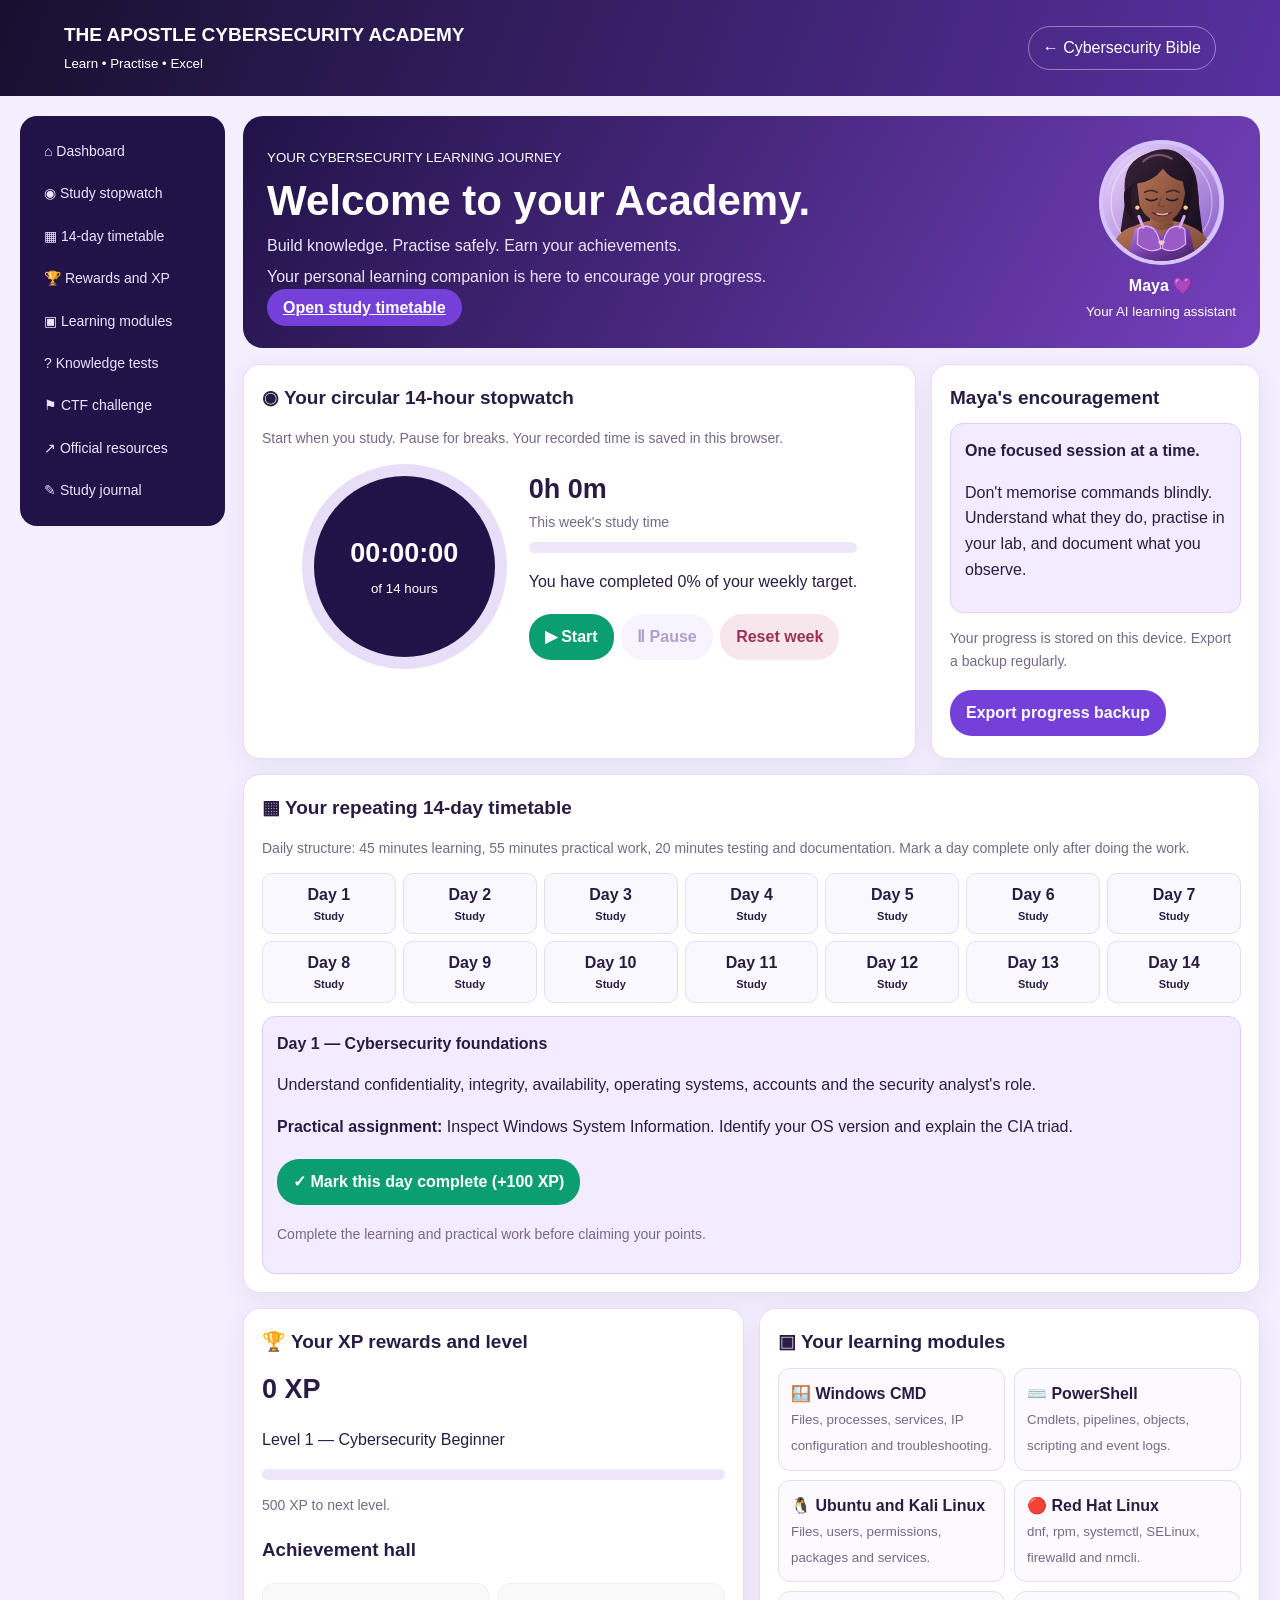
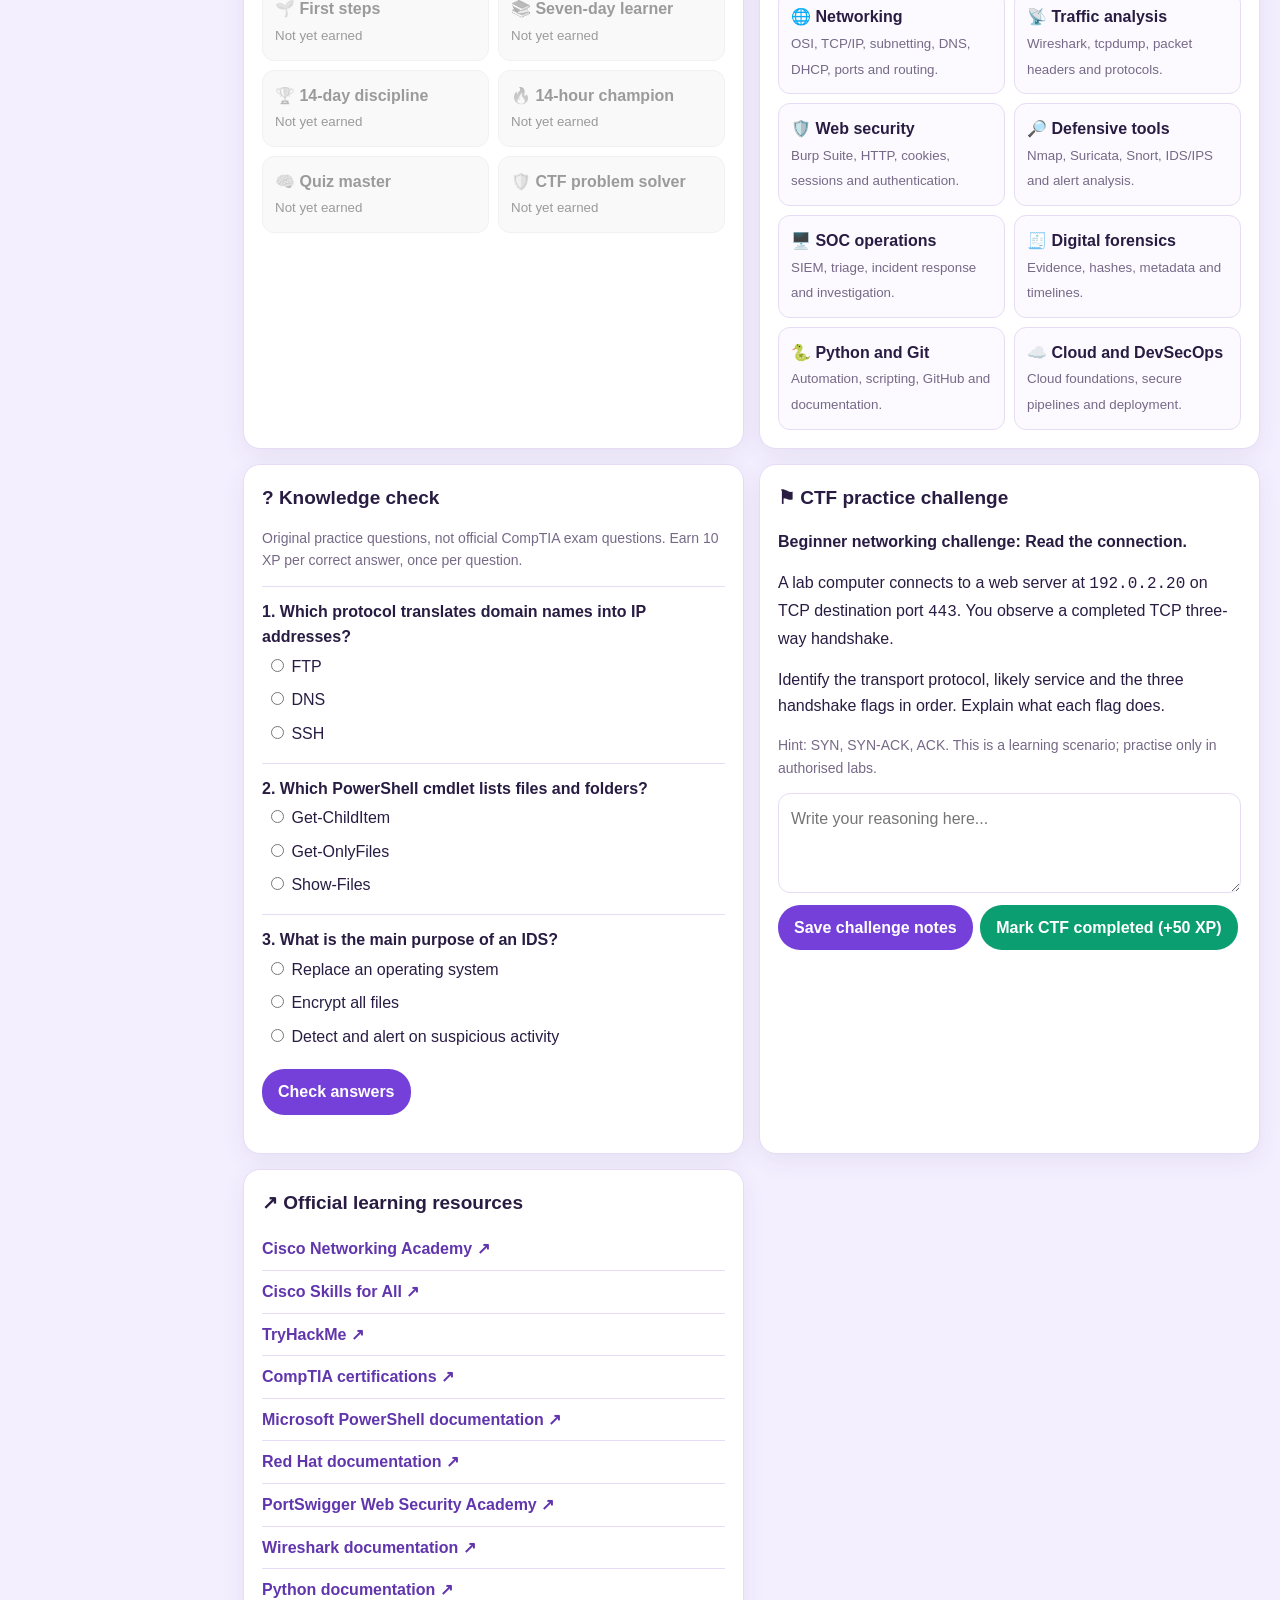
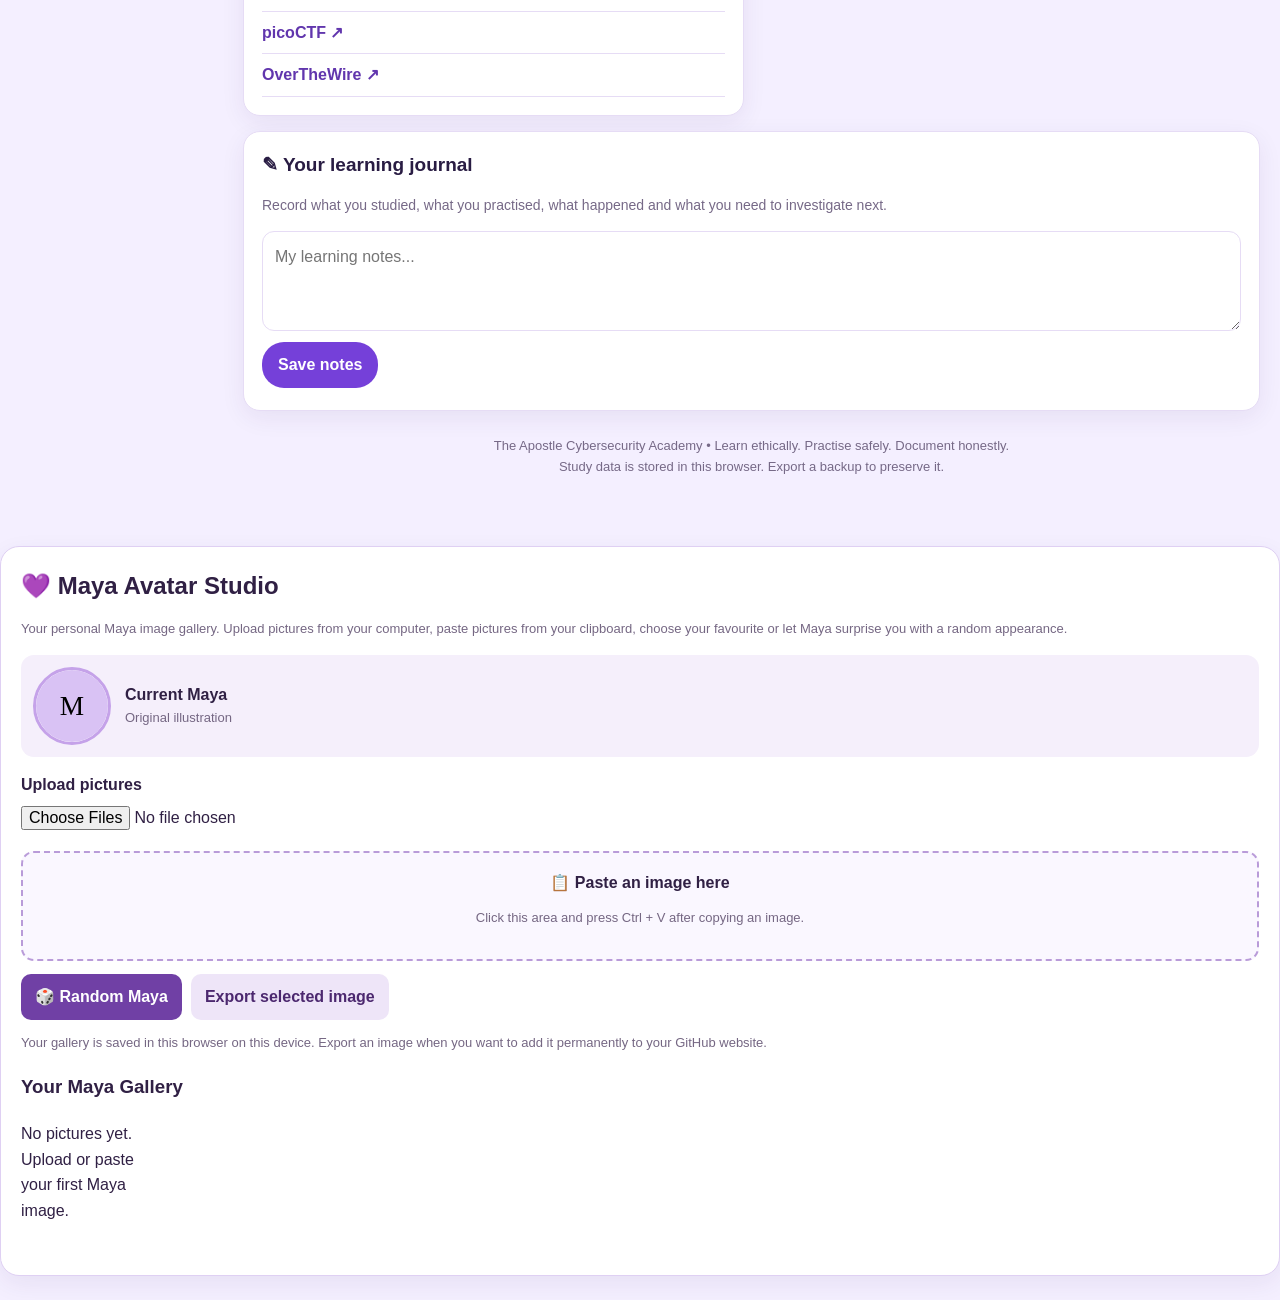
==== academy.html @ 0e605892 "Publish Cybersecurity Academy and Maya Avatar Studio" ====
<!doctype html>
<html lang="en">
<head>
<meta charset="utf-8">
<meta name="viewport" content="width=device-width,initial-scale=1">
<meta name="theme-color" content="#211348">
<title>The Apostle Cybersecurity Academy</title>
<style>
:root{--bg:#f4efff;--panel:#fff;--ink:#291c43;--muted:#766987;--purple:#7540d9;--line:#e6dcf5;--green:#0b9e70}
*{box-sizing:border-box}
body{margin:0;background:var(--bg);color:var(--ink);font:16px/1.6 "Segoe UI",Arial,sans-serif}
button,input,textarea{font:inherit}
button{cursor:pointer}
header{background:linear-gradient(110deg,#17102f,#5830a0);color:white;padding:20px 5%;display:flex;justify-content:space-between;align-items:center;gap:15px;flex-wrap:wrap}
header strong{font-size:19px}
header a{color:white;text-decoration:none;border:1px solid #ffffff66;padding:8px 14px;border-radius:22px}
.layout{max-width:1400px;margin:auto;padding:20px;display:grid;grid-template-columns:205px 1fr;gap:18px}
nav{background:#211348;color:white;padding:14px;border-radius:17px;height:max-content;position:sticky;top:12px}
nav a{display:block;color:#eee4ff;text-decoration:none;padding:10px;border-radius:9px;font-size:14px}
nav a:hover{background:#7540d9}
main{min-width:0}
.hero{background:linear-gradient(120deg,#211348,#7540bd);color:white;border-radius:20px;padding:24px;display:flex;align-items:center;justify-content:space-between;gap:20px;flex-wrap:wrap}
.hero h1{font-size:clamp(27px,4vw,42px);line-height:1.15;margin:8px 0}
.hero p{color:#eee4ff;margin:5px 0}
.avatar{text-align:center}
.avatar svg{width:125px;height:125px;border-radius:50%;border:4px solid #d7c4ff;background:#cdb5ff}
.avatar strong{display:block}
.grid{display:grid;grid-template-columns:repeat(12,minmax(0,1fr));gap:15px;margin-top:16px}
.card{background:white;border:1px solid var(--line);border-radius:17px;padding:18px;box-shadow:0 7px 24px #39206412;min-width:0}
.card h2{font-size:19px;margin:0 0 10px}
.w12{grid-column:span 12}.w8{grid-column:span 8}.w7{grid-column:span 7}.w6{grid-column:span 6}.w5{grid-column:span 5}.w4{grid-column:span 4}
.muted{color:var(--muted);font-size:14px}
.btn{border:0;border-radius:22px;padding:10px 16px;background:var(--purple);color:white;font-weight:700;margin:4px 3px 4px 0}
.btn:disabled{opacity:.45;cursor:not-allowed}
.btn.secondary{background:#eee6ff;color:#4d2a91}
.btn.green{background:var(--green)}
.btn.red{background:#f8e6ed;color:#9c3158}
.ring{width:205px;height:205px;border-radius:50%;background:conic-gradient(var(--green) var(--progress,0%),#e8def8 0);display:grid;place-items:center;position:relative;flex-shrink:0}
.ring:before{content:"";position:absolute;inset:12px;background:#211348;border-radius:50%}
.ring div{position:relative;color:white;text-align:center}
.time{font-size:27px;font-weight:900;font-variant-numeric:tabular-nums}
.timer{display:flex;align-items:center;justify-content:center;gap:22px;flex-wrap:wrap}
.stat{font-size:27px;font-weight:900}
.bar{height:11px;background:#eee6fa;border-radius:20px;overflow:hidden;margin:8px 0}
.bar span{display:block;height:100%;width:0;background:linear-gradient(90deg,#7540d9,#0bba87)}
.days{display:grid;grid-template-columns:repeat(7,1fr);gap:7px}
.day{border:1px solid var(--line);background:#faf8ff;border-radius:10px;padding:8px 3px;color:var(--ink);font-weight:700}
.day.selected{background:var(--purple);color:white}
.day.done{border:2px solid var(--green)}
.day small{display:block;font-size:11px}
.modules{display:grid;grid-template-columns:repeat(2,minmax(0,1fr));gap:9px}
.module{padding:12px;border:1px solid var(--line);border-radius:12px;background:#fcfaff}
.module strong{display:block}
.module small{color:var(--muted)}
.badges{display:grid;grid-template-columns:repeat(2,minmax(0,1fr));gap:9px}
.badge{padding:12px;border-radius:12px;background:#f5efff;border:1px solid var(--line)}
.badge.locked{opacity:.45;filter:grayscale(1)}
.badge strong{display:block}
.resource a{display:block;padding:8px 0;border-bottom:1px solid var(--line);font-weight:700;text-decoration:none;color:#6136ad}
textarea{width:100%;min-height:100px;padding:12px;border:1px solid var(--line);border-radius:12px}
.question{padding:12px 0;border-top:1px solid var(--line)}
.question label{display:block;padding:4px}
.maya{padding:14px;border-radius:13px;background:#f3ebff;border:1px solid #dfccfa}
footer{text-align:center;padding:25px;color:var(--muted);font-size:13px}
@media(max-width:850px){.layout{grid-template-columns:1fr;padding:12px}nav{position:static;display:flex;overflow-x:auto;gap:3px}nav a{white-space:nowrap}.w8,.w7,.w6,.w5,.w4{grid-column:span 12}.days{grid-template-columns:repeat(4,1fr)}}
@media(max-width:500px){.modules{grid-template-columns:1fr}.ring{width:180px;height:180px}.time{font-size:23px}}
</style>
</head>
<body>
<header>
<div><strong>THE APOSTLE CYBERSECURITY ACADEMY</strong><br><small>Learn • Practise • Excel</small></div>
<a href="index.html">← Cybersecurity Bible</a>
</header>

<div class="layout">
<nav>
<a href="#dashboard">⌂ Dashboard</a>
<a href="#timer">◉ Study stopwatch</a>
<a href="#timetable">▦ 14-day timetable</a>
<a href="#rewards">🏆 Rewards and XP</a>
<a href="#lessons">▣ Learning modules</a>
<a href="#quiz">? Knowledge tests</a>
<a href="#ctf">⚑ CTF challenge</a>
<a href="#resources">↗ Official resources</a>
<a href="#journal">✎ Study journal</a>
</nav>

<main>
<section class="hero" id="dashboard">
<div>
<small>YOUR CYBERSECURITY LEARNING JOURNEY</small>
<h1>Welcome to your Academy.</h1>
<p>Build knowledge. Practise safely. Earn your achievements.</p>
<p>Your personal learning companion is here to encourage your progress.</p>
<a class="btn" href="#timetable">Open study timetable</a>
</div>
<div class="avatar">
<svg viewBox="0 0 160 160" role="img"
aria-label="Maya, mature glamorous illustrated AI mentor"
xmlns="http://www.w3.org/2000/svg">
<defs>
 <linearGradient id="mayaPurpleBg" x2="1" y2="1">
  <stop stop-color="#f1ddff"/>
  <stop offset="1" stop-color="#8556c5"/>
 </linearGradient>
 <linearGradient id="mayaSkinNew" x2="1" y2="1">
  <stop stop-color="#bd795b"/>
  <stop offset="1" stop-color="#70402f"/>
 </linearGradient>
 <linearGradient id="mayaHairNew" x2="1" y2="1">
  <stop stop-color="#392238"/>
  <stop offset="1" stop-color="#130d19"/>
 </linearGradient>
 <linearGradient id="mayaBikini" x2="1" y2="1">
  <stop stop-color="#c18be9"/>
  <stop offset=".5" stop-color="#753ca8"/>
  <stop offset="1" stop-color="#44205f"/>
 </linearGradient>
</defs>

<!-- Background -->
<circle cx="80" cy="80" r="79" fill="url(#mayaPurpleBg)"/>
<circle cx="80" cy="80" r="69" fill="none"
 stroke="#fff" opacity=".45" stroke-width="1.5"/>

<!-- Hair behind body -->
<path d="M31 74Q21 17 75 10Q131 7 130 72L139 143
 Q115 157 43 147L24 119Z" fill="url(#mayaHairNew)"/>

<!-- Curvy shoulders and upper body -->
<path d="M9 160Q13 119 43 112
 Q56 106 65 105L95 105Q107 106 119 112
 Q148 123 152 160Z" fill="url(#mayaSkinNew)"/>

<!-- Neck -->
<path d="M65 87L64 111Q80 124 96 111L95 87Z"
 fill="url(#mayaSkinNew)"/>

<!-- Face -->
<path d="M46 48Q45 22 80 21Q116 23 115 53
 L109 83Q101 105 80 108Q58 104 50 83Z"
 fill="url(#mayaSkinNew)"/>

<!-- Hair framing face -->
<path d="M43 66Q29 25 60 13Q99 -4 120 30
 Q132 52 116 85L109 51
 Q93 49 82 34Q68 52 47 54Z"
 fill="url(#mayaHairNew)"/>
<path d="M44 52Q31 77 47 108Q26 96 29 65Z"
 fill="#211321"/>
<path d="M115 49Q132 76 112 108Q135 96 130 65Z"
 fill="#211321"/>

<!-- Eyes and brows -->
<path d="M57 66Q65 61 74 66M87 66Q96 61 104 66"
 fill="none" stroke="#482a24" stroke-width="2.5"
 stroke-linecap="round"/>
<path d="M59 75Q66 80 74 75M87 75Q95 80 102 75"
 fill="none" stroke="#271720" stroke-width="2.2"
 stroke-linecap="round"/>

<!-- Nose and smile -->
<path d="M80 73L76 84Q80 88 84 84"
 fill="none" stroke="#75402f" stroke-width="1.6"/>
<path d="M68 94Q80 102 93 94"
 fill="none" stroke="#672b38" stroke-width="2.5"
 stroke-linecap="round"/>
<path d="M73 95Q81 98 89 95"
 fill="none" stroke="#e9aaa4" stroke-width="2"/>

<!-- Earrings -->
<circle cx="47" cy="87" r="3" fill="#f4d28c"/>
<circle cx="113" cy="87" r="3" fill="#f4d28c"/>

<!-- Bikini top: tasteful fashion illustration -->
<path d="M43 117Q54 109 66 112
 Q74 115 80 126Q87 115 95 112
 Q108 109 118 117L128 160H32Z"
 fill="url(#mayaBikini)"/>

<!-- Bikini cups -->
<path d="M48 117Q57 108 69 116
 Q77 124 79 143Q63 151 47 137Z"
 fill="#9a5bc6" stroke="#e2baff" stroke-width="1.5"/>
<path d="M112 117Q103 108 91 116
 Q83 124 81 143Q97 151 113 137Z"
 fill="#9a5bc6" stroke="#e2baff" stroke-width="1.5"/>

<!-- Bikini straps -->
<path d="M55 114L49 99M105 114L111 99"
 stroke="#d7a9f5" stroke-width="4" stroke-linecap="round"/>

<!-- Centre detail -->
<path d="M76 135Q80 130 84 135"
 fill="none" stroke="#f2d7ff" stroke-width="2"/>
<circle cx="80" cy="136" r="2.5" fill="#f3d49b"/>

<!-- Soft highlights -->
<path d="M55 24Q72 8 94 20"
 fill="none" stroke="#77516d" stroke-width="3"
 stroke-linecap="round"/>
</svg>
<strong>Maya 💜</strong>
<small>Your AI learning assistant</small>
</div>
</section>

<div class="grid">
<section class="card w8" id="timer">
<h2>◉ Your circular 14-hour stopwatch</h2>
<p class="muted">Start when you study. Pause for breaks. Your recorded time is saved in this browser.</p>
<div class="timer">
<div class="ring" id="ring"><div><span class="time" id="clock">00:00:00</span><br><small>of 14 hours</small></div></div>
<div>
<div class="stat" id="weekly">0h 0m</div>
<div class="muted">This week's study time</div>
<div class="bar"><span id="progress"></span></div>
<p id="timerMessage">Ready when you are.</p>
<button class="btn green" id="start">▶ Start</button>
<button class="btn secondary" id="pause">Ⅱ Pause</button>
<button class="btn red" id="reset">Reset week</button>
</div>
</div>
</section>

<section class="card w4">
<h2>Maya's encouragement</h2>
<div class="maya"><strong>One focused session at a time.</strong><p>Don't memorise commands blindly. Understand what they do, practise in your lab, and document what you observe.</p></div>
<p class="muted">Your progress is stored on this device. Export a backup regularly.</p>
<button class="btn" id="export">Export progress backup</button>
</section>

<section class="card w12" id="timetable">
<h2>▦ Your repeating 14-day timetable</h2>
<p class="muted">Daily structure: 45 minutes learning, 55 minutes practical work, 20 minutes testing and documentation. Mark a day complete only after doing the work.</p>
<div class="days" id="days"></div>
<div class="maya" style="margin-top:13px">
<strong id="dayTitle">Day 1 — Cybersecurity foundations</strong>
<p id="dayDetail"></p>
<p><strong>Practical assignment:</strong> <span id="dayPractice"></span></p>
<button class="btn green" id="completeDay">✓ Mark this day complete (+100 XP)</button>
<p id="dayMessage" class="muted"></p>
</div>
</section>

<section class="card w6" id="rewards">
<h2>🏆 Your XP rewards and level</h2>
<div class="stat" id="xp">0 XP</div>
<p id="level">Level 1 — Cybersecurity Beginner</p>
<div class="bar"><span id="xpBar"></span></div>
<p id="nextLevel" class="muted"></p>
<h3>Achievement hall</h3>
<div class="badges" id="badges"></div>
</section>

<section class="card w6" id="lessons">
<h2>▣ Your learning modules</h2>
<div class="modules">
<div class="module"><strong>🪟 Windows CMD</strong><small>Files, processes, services, IP configuration and troubleshooting.</small></div>
<div class="module"><strong>⌨️ PowerShell</strong><small>Cmdlets, pipelines, objects, scripting and event logs.</small></div>
<div class="module"><strong>🐧 Ubuntu and Kali Linux</strong><small>Files, users, permissions, packages and services.</small></div>
<div class="module"><strong>🔴 Red Hat Linux</strong><small>dnf, rpm, systemctl, SELinux, firewalld and nmcli.</small></div>
<div class="module"><strong>🌐 Networking</strong><small>OSI, TCP/IP, subnetting, DNS, DHCP, ports and routing.</small></div>
<div class="module"><strong>📡 Traffic analysis</strong><small>Wireshark, tcpdump, packet headers and protocols.</small></div>
<div class="module"><strong>🛡️ Web security</strong><small>Burp Suite, HTTP, cookies, sessions and authentication.</small></div>
<div class="module"><strong>🔎 Defensive tools</strong><small>Nmap, Suricata, Snort, IDS/IPS and alert analysis.</small></div>
<div class="module"><strong>🖥️ SOC operations</strong><small>SIEM, triage, incident response and investigation.</small></div>
<div class="module"><strong>🧾 Digital forensics</strong><small>Evidence, hashes, metadata and timelines.</small></div>
<div class="module"><strong>🐍 Python and Git</strong><small>Automation, scripting, GitHub and documentation.</small></div>
<div class="module"><strong>☁️ Cloud and DevSecOps</strong><small>Cloud foundations, secure pipelines and deployment.</small></div>
</div>
</section>

<section class="card w6" id="quiz">
<h2>? Knowledge check</h2>
<p class="muted">Original practice questions, not official CompTIA exam questions. Earn 10 XP per correct answer, once per question.</p>
<div class="question"><strong>1. Which protocol translates domain names into IP addresses?</strong>
<label><input type="radio" name="q1" value="a"> FTP</label>
<label><input type="radio" name="q1" value="b"> DNS</label>
<label><input type="radio" name="q1" value="c"> SSH</label></div>
<div class="question"><strong>2. Which PowerShell cmdlet lists files and folders?</strong>
<label><input type="radio" name="q2" value="a"> Get-ChildItem</label>
<label><input type="radio" name="q2" value="b"> Get-OnlyFiles</label>
<label><input type="radio" name="q2" value="c"> Show-Files</label></div>
<div class="question"><strong>3. What is the main purpose of an IDS?</strong>
<label><input type="radio" name="q3" value="a"> Replace an operating system</label>
<label><input type="radio" name="q3" value="b"> Encrypt all files</label>
<label><input type="radio" name="q3" value="c"> Detect and alert on suspicious activity</label></div>
<button class="btn" id="grade">Check answers</button>
<p id="quizResult" aria-live="polite"></p>
</section>

<section class="card w6" id="ctf">
<h2>⚑ CTF practice challenge</h2>
<p><strong>Beginner networking challenge: Read the connection.</strong></p>
<p>A lab computer connects to a web server at <code>192.0.2.20</code> on TCP destination port <code>443</code>. You observe a completed TCP three-way handshake.</p>
<p>Identify the transport protocol, likely service and the three handshake flags in order. Explain what each flag does.</p>
<p class="muted">Hint: SYN, SYN-ACK, ACK. This is a learning scenario; practise only in authorised labs.</p>
<textarea id="ctfNotes" placeholder="Write your reasoning here..."></textarea>
<button class="btn" id="saveCtf">Save challenge notes</button>
<button class="btn green" id="finishCtf">Mark CTF completed (+50 XP)</button>
<p id="ctfMessage" class="muted"></p>
</section>

<section class="card w6" id="resources">
<h2>↗ Official learning resources</h2>
<div class="resource">
<a href="https://www.netacad.com/" target="_blank" rel="noopener">Cisco Networking Academy ↗</a>
<a href="https://skillsforall.com/" target="_blank" rel="noopener">Cisco Skills for All ↗</a>
<a href="https://tryhackme.com/" target="_blank" rel="noopener">TryHackMe ↗</a>
<a href="https://www.comptia.org/certifications" target="_blank" rel="noopener">CompTIA certifications ↗</a>
<a href="https://learn.microsoft.com/powershell/" target="_blank" rel="noopener">Microsoft PowerShell documentation ↗</a>
<a href="https://docs.redhat.com/" target="_blank" rel="noopener">Red Hat documentation ↗</a>
<a href="https://portswigger.net/web-security" target="_blank" rel="noopener">PortSwigger Web Security Academy ↗</a>
<a href="https://www.wireshark.org/docs/" target="_blank" rel="noopener">Wireshark documentation ↗</a>
<a href="https://docs.python.org/3/" target="_blank" rel="noopener">Python documentation ↗</a>
<a href="https://picoctf.org/" target="_blank" rel="noopener">picoCTF ↗</a>
<a href="https://overthewire.org/wargames/" target="_blank" rel="noopener">OverTheWire ↗</a>
</div>
</section>

<section class="card w12" id="journal">
<h2>✎ Your learning journal</h2>
<p class="muted">Record what you studied, what you practised, what happened and what you need to investigate next.</p>
<textarea id="notes" placeholder="My learning notes..."></textarea>
<button class="btn" id="saveNotes">Save notes</button>
<span id="notesMessage" class="muted"></span>
</section>
</div>
<footer>The Apostle Cybersecurity Academy • Learn ethically. Practise safely. Document honestly.<br>Study data is stored in this browser. Export a backup to preserve it.</footer>
</main>
</div>

<script>
(() => {
"use strict";
const $ = id => document.getElementById(id);
const STORE = "apostleAcademy_v2";
const NOTE = "apostleAcademyJournal_v2";
const TARGET = 14 * 60 * 60 * 1000;

const curriculum = [
["Cybersecurity foundations","Understand confidentiality, integrity, availability, operating systems, accounts and the security analyst's role.","Inspect Windows System Information. Identify your OS version and explain the CIA triad."],
["Windows CMD","Learn navigation, files, processes, services, IP configuration and network troubleshooting.","Practise whoami, hostname, ipconfig /all, ping and tracert."],
["PowerShell","Understand cmdlets, objects, pipelines, variables, help and safe scripts.","Practise Get-Help, Get-Location, Get-ChildItem and Get-Process."],
["Linux fundamentals","Learn the filesystem, users, groups, permissions, processes and package management.","Practise pwd, ls, cd, cat, grep, chmod and sudo in your own VM."],
["Red Hat administration","Explore dnf, rpm, systemctl, journalctl, nmcli, firewalld and SELinux.","Inspect the OS release and a service's status in your lab."],
["Networking foundations","Study OSI, TCP/IP, IPv4, subnet masks, gateways, MAC addresses and routing.","Draw a lab network diagram and calculate a small subnet."],
["Protocols and services","Understand DNS, DHCP, HTTP/S, SSH, SMTP, TCP, UDP and common ports.","Use nslookup or Resolve-DnsName and interpret the result."],
["Packet analysis","Read packet headers, TCP handshakes, DNS queries and HTTP exchanges.","Open an authorised capture in Wireshark and apply a display filter."],
["Web security and Burp Suite","Learn requests, responses, cookies, sessions, authentication and web risks.","Use PortSwigger's legal training labs and inspect a test request."],
["Network security tools","Study Nmap, Suricata, Snort, IDS/IPS rules, alerts and defensive scanning.","Review your own Suricata logs and explain a test event."],
["SOC analyst practice","Learn alert triage, event logs, SIEM concepts, indicators and incident response.","Write an incident timeline from a lab event."],
["Digital forensics","Study evidence integrity, hashes, metadata, timelines and safe evidence handling.","Calculate a file hash and explain why integrity matters."],
["Python, Git and cloud","Practise Python basics, Git commits, GitHub documentation and cloud security.","Write a small Python script and document it in Git."],
["CTF and review","Consolidate learning with beginner CTF tasks and certification-style revision.","Attempt a beginner CTF challenge before looking at hints."]
];

const levels = [
["Cybersecurity Beginner",0],
["Junior Defender",500],
["Security Practitioner",1500],
["SOC Analyst in Training",3500],
["Cybersecurity Specialist",7000]
];

const monday = () => {
 const d = new Date();
 d.setHours(0,0,0,0);
 d.setDate(d.getDate() - ((d.getDay()+6)%7));
 return d.toISOString().slice(0,10);
};
const today = () => {
 const d = new Date();
 return d.getFullYear()+"-"+String(d.getMonth()+1).padStart(2,"0")+"-"+String(d.getDate()).padStart(2,"0");
};
const fresh = () => ({
 xp:0,completed:[],quizAwards:[],ctfDone:false,weeklyBonus:[],
 week:monday(),entries:{},runningSince:null,activeDate:null
});
let data;
try { data = JSON.parse(localStorage.getItem(STORE)) || fresh(); }
catch { data = fresh(); }
if (!data.entries) data = fresh();
if (!data.completed) data.completed=[];
if (!data.quizAwards) data.quizAwards=[];
if (!data.weeklyBonus) data.weeklyBonus=[];
if (!data.entries) data.entries={};
function save(){localStorage.setItem(STORE,JSON.stringify(data));}
function award(points){data.xp+=points;save();renderRewards();}
function currentWeek(){return monday();}
function totalTime(){
 return Object.values(data.entries).reduce((a,b)=>a+b,0) +
 (data.runningSince ? Math.max(0,Date.now()-data.runningSince) : 0);
}
function format(ms){
 let s=Math.floor(ms/1000),h=Math.floor(s/3600),m=Math.floor(s%3600/60),sec=s%60;
 return [h,m,sec].map(x=>String(x).padStart(2,"0")).join(":");
}
function renderTimer(){
 if(data.week!==currentWeek()){
  data.week=currentWeek();
  data.entries={};
  data.weeklyBonus=[];
  save();
 }
 const total=totalTime(),pct=Math.min(100,total/TARGET*100);
 $("clock").textContent=format(total);
 $("weekly").textContent=Math.floor(total/3600000)+"h "+Math.floor(total%3600000/60000)+"m";
 $("progress").style.width=pct+"%";
 $("ring").style.setProperty("--progress",pct+"%");
 $("timerMessage").textContent=total>=TARGET?"Weekly target achieved! +200 XP bonus available.":"You have completed "+Math.floor(pct)+"% of your weekly target.";
 $("start").disabled=!!data.runningSince;
 $("pause").disabled=!data.runningSince;
 if(total>=TARGET && !data.weeklyBonus.includes(data.week)){
  data.weeklyBonus.push(data.week);
  data.xp+=200;
  save();
  renderRewards();
  $("timerMessage").textContent="Weekly target achieved! +200 XP awarded. Excellent work!";
 }
}
$("start").onclick=()=>{
 if(!data.runningSince){
  data.runningSince=Date.now();
  data.activeDate=today();
  save();renderTimer();
 }
};
$("pause").onclick=()=>{
 if(data.runningSince){
  const elapsed=Math.max(0,Date.now()-data.runningSince);
  const key=data.activeDate||today();
  data.entries[key]=(data.entries[key]||0)+elapsed;
  data.runningSince=null;data.activeDate=null;
  save();renderTimer();
 }
};
$("reset").onclick=()=>{
 if(confirm("Reset this week's study time? Your XP and achievements will remain.")){
  data.entries={};data.runningSince=null;data.activeDate=null;
  data.week=currentWeek();data.weeklyBonus=[];
  save();renderTimer();
 }
};
setInterval(renderTimer,1000);
renderTimer();

function renderRewards(){
 const xp=data.xp;
 let level=0;
 for(let i=0;i<levels.length;i++)if(xp>=levels[i][1])level=i;
 const base=levels[level][1],next=levels[level+1]?.[1]??base;
 $("xp").textContent=xp.toLocaleString()+" XP";
 $("level").textContent="Level "+(level+1)+" — "+levels[level][0];
 $("nextLevel").textContent=level===levels.length-1?"Highest current Academy level achieved!":(next-xp)+" XP to next level.";
 $("xpBar").style.width=level===levels.length-1?"100%":Math.min(100,(xp-base)/(next-base)*100)+"%";
 const allDays=data.completed.length;
 const badges=[
  ["🌱","First steps",allDays>=1],
  ["📚","Seven-day learner",allDays>=7],
  ["🏆","14-day discipline",allDays>=14],
  ["🔥","14-hour champion",data.weeklyBonus.length>0],
  ["🧠","Quiz master",data.quizAwards.length>=3],
  ["🛡️","CTF problem solver",data.ctfDone]
 ];
 $("badges").innerHTML="";
 badges.forEach(b=>{
  const el=document.createElement("div");
  el.className="badge"+(b[2]?"":" locked");
  el.innerHTML="<strong>"+b[0]+" "+b[1]+"</strong><small>"+(b[2]?"Unlocked":"Not yet earned")+"</small>";
  $("badges").appendChild(el);
 });
}
renderRewards();

let selectedDay=0;
const dayBox=$("days");
curriculum.forEach((day,i)=>{
 const b=document.createElement("button");
 b.className="day";
 b.innerHTML="Day "+(i+1)+"<small>"+(data.completed.includes(i)?"✓ Complete":"Study")+"</small>";
 b.onclick=()=>{
  selectedDay=i;
  document.querySelectorAll(".day").forEach(x=>x.classList.remove("selected"));
  b.classList.add("selected");
  showDay();
 };
 dayBox.appendChild(b);
});
function showDay(){
 const d=curriculum[selectedDay];
 $("dayTitle").textContent="Day "+(selectedDay+1)+" — "+d[0];
 $("dayDetail").textContent=d[1];
 $("dayPractice").textContent=d[2];
 const done=data.completed.includes(selectedDay);
 $("completeDay").disabled=done;
 $("completeDay").textContent=done?"✓ Day completed":"✓ Mark this day complete (+100 XP)";
 $("dayMessage").textContent=done?"This day is already recorded in your current 14-day cycle.":"Complete the learning and practical work before claiming your points.";
}
showDay();
$("completeDay").onclick=()=>{
 if(data.completed.includes(selectedDay))return;
 data.completed.push(selectedDay);
 award(100);
 if(data.completed.length===14){
  award(500);
  $("dayMessage").textContent="14-day cycle completed! +100 XP and +500 XP cycle bonus awarded.";
 }else{
  $("dayMessage").textContent="Day completed! +100 XP awarded.";
 }
 showDay();
 [...dayBox.children].forEach((b,i)=>{
  b.classList.toggle("done",data.completed.includes(i));
  b.innerHTML="Day "+(i+1)+"<small>"+(data.completed.includes(i)?"✓ Complete":"Study")+"</small>";
 });
};
if(data.completed.length===14){
 $("dayMessage").textContent="Your 14-day cycle is complete. Begin another cycle when ready.";
}

const answers={q1:"b",q2:"a",q3:"c"};
$("grade").onclick=()=>{
 let score=0,earned=0;
 Object.entries(answers).forEach(([q,correct])=>{
  const chosen=document.querySelector('input[name="'+q+'"]:checked');
  if(chosen&&chosen.value===correct){
   score++;
   if(!data.quizAwards.includes(q)){data.quizAwards.push(q);earned+=10;}
  }
 });
 if(earned)award(earned);
 $("quizResult").textContent="Score: "+score+"/3. New XP earned: "+earned+". "+(score===3?"Excellent work!":"Review the topics and try again.");
};

$("saveCtf").onclick=()=>{
 localStorage.setItem("apostleAcademyCtfNotes",$("ctfNotes").value);
 $("ctfMessage").textContent="Your challenge notes have been saved.";
};
$("ctfNotes").value=localStorage.getItem("apostleAcademyCtfNotes")||"";
$("finishCtf").onclick=()=>{
 if(data.ctfDone){$("ctfMessage").textContent="CTF reward already claimed.";return;}
 if($("ctfNotes").value.trim().length<30){
  $("ctfMessage").textContent="First write your reasoning in the notes box. Explain the handshake.";
  return;
 }
 data.ctfDone=true;
 award(50);
 $("ctfMessage").textContent="CTF completion recorded. +50 XP awarded. Keep your reasoning for review.";
};

$("notes").value=localStorage.getItem(NOTE)||"";
$("saveNotes").onclick=()=>{
 localStorage.setItem(NOTE,$("notes").value);
 $("notesMessage").textContent="Notes saved on this device.";
};

$("export").onclick=()=>{
 if(data.runningSince){
  const elapsed=Math.max(0,Date.now()-data.runningSince);
  const key=data.activeDate||today();
  data.entries[key]=(data.entries[key]||0)+elapsed;
  data.runningSince=null;data.activeDate=null;save();renderTimer();
 }
 const backup={exportedAt:new Date().toISOString(),academy:data,journal:localStorage.getItem(NOTE)||"",ctfNotes:localStorage.getItem("apostleAcademyCtfNotes")||""};
 const blob=new Blob([JSON.stringify(backup,null,2)],{type:"application/json"});
 const a=document.createElement("a");
 a.href=URL.createObjectURL(blob);
 a.download="apostle-academy-backup.json";
 a.click();
 URL.revokeObjectURL(a.href);
};
})();
</script>
<!-- APOSTLE_MAYA_STUDIO_V1 -->
<style>
#mayaStudio{margin:24px auto;padding:20px;background:#fff;border:1px solid #dfd0f3;border-radius:19px;box-shadow:0 8px 25px #39206412;color:#302044}
#mayaStudio h2{margin:0 0 8px}
#mayaStudio .maya-help{color:#756783;font-size:13px;line-height:1.6}
#mayaStudio .maya-controls{display:flex;gap:9px;flex-wrap:wrap;margin:13px 0}
#mayaStudio button{border:0;border-radius:10px;padding:10px 14px;background:#7040a5;color:white;cursor:pointer;font-weight:700}
#mayaStudio button.secondary{background:#eee5f8;color:#4c286f}
#mayaStudio button.danger{background:#f8e8ec;color:#8b2940}
#mayaStudio button:focus,#mayaStudio input:focus{outline:3px solid #c8a7ed;outline-offset:2px}
#mayaStudio .maya-paste{padding:17px;border:2px dashed #b99bd9;border-radius:13px;background:#faf7ff;text-align:center;margin:12px 0}
#mayaStudio .maya-gallery{display:grid;grid-template-columns:repeat(auto-fill,minmax(125px,1fr));gap:12px;margin-top:16px}
#mayaStudio .maya-tile{border:1px solid #e6dcef;border-radius:12px;padding:9px;min-width:0}
#mayaStudio .maya-tile img{width:100%;height:125px;object-fit:cover;border-radius:9px;background:#eee5f8}
#mayaStudio .maya-tile p{font-size:12px;overflow-wrap:anywhere}
#mayaStudio .maya-tile button{font-size:11px;padding:7px;margin:3px 2px}
#mayaStudio .maya-status{font-size:13px;color:#61358d;min-height:22px;margin-top:10px}
#mayaStudio .maya-current{display:flex;align-items:center;gap:14px;margin:15px 0;padding:12px;background:#f5effb;border-radius:13px}
#mayaStudio .maya-current img{width:78px;height:78px;object-fit:cover;border-radius:50%;border:3px solid #c5a2e9}
#mayaStudio input[type=file]{max-width:100%;margin:8px 0}
@media(max-width:500px){#mayaStudio{padding:14px}#mayaStudio .maya-controls button{flex:1}}
</style>

<section id="mayaStudio">
 <h2>💜 Maya Avatar Studio</h2>
 <p class="maya-help">
   Your personal Maya image gallery. Upload pictures from your computer,
   paste pictures from your clipboard, choose your favourite or let Maya
   surprise you with a random appearance.
 </p>

 <div class="maya-current">
  <img id="mayaStudioPreview" alt="Current Maya avatar"
       src="data:image/svg+xml,%3Csvg xmlns='http://www.w3.org/2000/svg' viewBox='0 0 100 100'%3E%3Crect width='100' height='100' rx='50' fill='%23d9c2f4'/%3E%3Ctext x='50' y='62' text-anchor='middle' font-size='38'%3EM%3C/text%3E%3C/svg%3E">
  <div><strong>Current Maya</strong><div class="maya-help" id="mayaCurrentName">Original illustration</div></div>
 </div>

 <label for="mayaUpload"><strong>Upload pictures</strong></label><br>
 <input type="file" id="mayaUpload" accept="image/*" multiple>

 <div class="maya-paste" id="mayaPaste" tabindex="0">
  <strong>📋 Paste an image here</strong>
  <p class="maya-help">Click this area and press Ctrl + V after copying an image.</p>
 </div>

 <div class="maya-controls">
  <button id="mayaRandom">🎲 Random Maya</button>
  <button id="mayaExport" class="secondary">Export selected image</button>
 </div>

 <p class="maya-help">
   Your gallery is saved in this browser on this device. Export an image
   when you want to add it permanently to your GitHub website.
 </p>

 <h3>Your Maya Gallery</h3>
 <div id="mayaGallery" class="maya-gallery"></div>
 <div id="mayaStatus" class="maya-status" aria-live="polite"></div>
</section>

<script>
(function(){
 "use strict";

 const DB_NAME="apostleMayaStudio";
 const DB_VERSION=1;
 const MAX_SIZE=8*1024*1024;
 const $=id=>document.getElementById(id);

 const upload=$("mayaUpload");
 const paste=$("mayaPaste");
 const gallery=$("mayaGallery");
 const status=$("mayaStatus");
 const preview=$("mayaStudioPreview");
 const currentName=$("mayaCurrentName");

 let db=null;
 let selectedId=null;
 let previewURL=null;
 let tileURLs=[];

 function say(message){status.textContent=message;}

 function openDatabase(){
  return new Promise((resolve,reject)=>{
   const request=indexedDB.open(DB_NAME,DB_VERSION);
   request.onupgradeneeded=()=>{
    const database=request.result;
    if(!database.objectStoreNames.contains("images"))
     database.createObjectStore("images",{keyPath:"id"});
    if(!database.objectStoreNames.contains("settings"))
     database.createObjectStore("settings",{keyPath:"key"});
   };
   request.onsuccess=()=>resolve(request.result);
   request.onerror=()=>reject(request.error);
  });
 }

 function requestResult(request){
  return new Promise((resolve,reject)=>{
   request.onsuccess=()=>resolve(request.result);
   request.onerror=()=>reject(request.error);
  });
 }

 function getAll(){
  return requestResult(db.transaction("images","readonly")
   .objectStore("images").getAll());
 }

 function getImage(id){
  return requestResult(db.transaction("images","readonly")
   .objectStore("images").get(id));
 }

 async function saveImage(file){
  if(!file || !file.type || !file.type.startsWith("image/")){
   say("Please choose a valid image.");
   return;
  }
  if(file.size>MAX_SIZE){
   say("That image is larger than 8 MB. Please choose a smaller image.");
   return;
  }

  const record={
   id:crypto.randomUUID(),
   name:(file.name||"Pasted Maya image").slice(0,100),
   type:file.type,
   blob:file,
   created:Date.now()
  };

  await requestResult(
   db.transaction("images","readwrite").objectStore("images").add(record)
  );

  await choose(record.id);
  await renderGallery();
  say("Image added to your Maya gallery.");
 }

 async function choose(id){
  const record=await getImage(id);
  if(!record)return;

  selectedId=id;

  await requestResult(
   db.transaction("settings","readwrite")
    .objectStore("settings")
    .put({key:"selected",value:id})
  );

  if(previewURL)URL.revokeObjectURL(previewURL);
  previewURL=URL.createObjectURL(record.blob);
  preview.src=previewURL;
  currentName.textContent=record.name;

  const original=document.querySelector(".avatar svg");
  if(original)original.style.display="none";

  let mainImage=document.getElementById("mayaChosenImage");
  if(!mainImage){
   mainImage=document.createElement("img");
   mainImage.id="mayaChosenImage";
   mainImage.alt="Selected Maya avatar";
   mainImage.style.cssText="width:125px;height:125px;object-fit:cover;border-radius:50%;border:4px solid #d7c4ff";
   const avatar=document.querySelector(".avatar");
   if(avatar)avatar.insertBefore(mainImage,avatar.firstChild);
  }
  mainImage.src=previewURL;

  await renderGallery();
 }

 async function renderGallery(){
  tileURLs.forEach(url=>URL.revokeObjectURL(url));
  tileURLs=[];
  gallery.replaceChildren();

  const records=await getAll();

  if(records.length===0){
   gallery.textContent="No pictures yet. Upload or paste your first Maya image.";
   return;
  }

  records.sort((a,b)=>b.created-a.created);

  records.forEach(record=>{
   const tile=document.createElement("div");
   tile.className="maya-tile";

   const image=document.createElement("img");
   const url=URL.createObjectURL(record.blob);
   tileURLs.push(url);
   image.src=url;
   image.alt=record.name;

   const name=document.createElement("p");
   name.textContent=record.name+(record.id===selectedId?" ✓ Current":"");

   const use=document.createElement("button");
   use.textContent="Use Maya";
   use.onclick=()=>choose(record.id);

   const remove=document.createElement("button");
   remove.textContent="Remove";
   remove.className="danger";
   remove.onclick=()=>removeImage(record.id);

   tile.append(image,name,use,remove);
   gallery.appendChild(tile);
  });
 }

 async function removeImage(id){
  if(!confirm("Remove this picture from your Maya gallery?"))return;

  await requestResult(
   db.transaction("images","readwrite").objectStore("images").delete(id)
  );

  if(selectedId===id){
   selectedId=null;
   await requestResult(
    db.transaction("settings","readwrite")
     .objectStore("settings").delete("selected")
   );

   if(previewURL)URL.revokeObjectURL(previewURL);
   previewURL=null;

   const original=document.querySelector(".avatar svg");
   if(original)original.style.display="";

   const mainImage=document.getElementById("mayaChosenImage");
   if(mainImage)mainImage.remove();

   preview.removeAttribute("src");
   currentName.textContent="Original illustration";
  }

  await renderGallery();
  say("Picture removed.");
 }

 upload.addEventListener("change",async()=>{
  for(const file of Array.from(upload.files||[])){
   try{await saveImage(file);}
   catch(error){say("Could not save image: "+error.message);}
  }
  upload.value="";
 });

 paste.addEventListener("paste",async event=>{
  const items=Array.from(event.clipboardData.items||[]);
  const imageItem=items.find(item=>item.type.startsWith("image/"));

  if(!imageItem){
   say("No image found on the clipboard. Copy an image first.");
   return;
  }

  event.preventDefault();
  try{
   const file=imageItem.getAsFile();
   await saveImage(file);
  }catch(error){
   say("Could not paste image: "+error.message);
  }
 });

 $("mayaRandom").onclick=async()=>{
  const records=await getAll();

  if(records.length===0){
   say("Add some pictures before using Random Maya.");
   return;
  }

  let choices=records.filter(record=>record.id!==selectedId);
  if(choices.length===0)choices=records;

  const choice=choices[Math.floor(Math.random()*choices.length)];
  await choose(choice.id);
  say("Maya has a new look!");
 };

 $("mayaExport").onclick=async()=>{
  if(!selectedId){
   say("Choose an image from your gallery first.");
   return;
  }

  const record=await getImage(selectedId);
  if(!record)return;

  const url=URL.createObjectURL(record.blob);
  const extension=record.type==="image/jpeg"?"jpg":
   record.type==="image/webp"?"webp":
   record.type==="image/gif"?"gif":"png";

  const link=document.createElement("a");
  link.href=url;
  link.download="maya-avatar."+extension;
  link.click();

  setTimeout(()=>URL.revokeObjectURL(url),2000);
  say("Avatar exported. You can now place it in your website assets folder.");
 };

 async function start(){
  if(!window.indexedDB){
   say("This browser does not support the gallery storage feature.");
   return;
  }

  db=await openDatabase();

  const setting=await requestResult(
   db.transaction("settings","readonly")
    .objectStore("settings").get("selected")
  );

  await renderGallery();

  if(setting && setting.value){
   try{await choose(setting.value);}
   catch(error){say("Your saved picture could not be loaded.");}
  }
 }

 start().catch(error=>{
  say("Maya Studio could not start: "+error.message);
 });
})();
</script>
<!-- END APOSTLE_MAYA_STUDIO_V1 -->
</body>
</html>
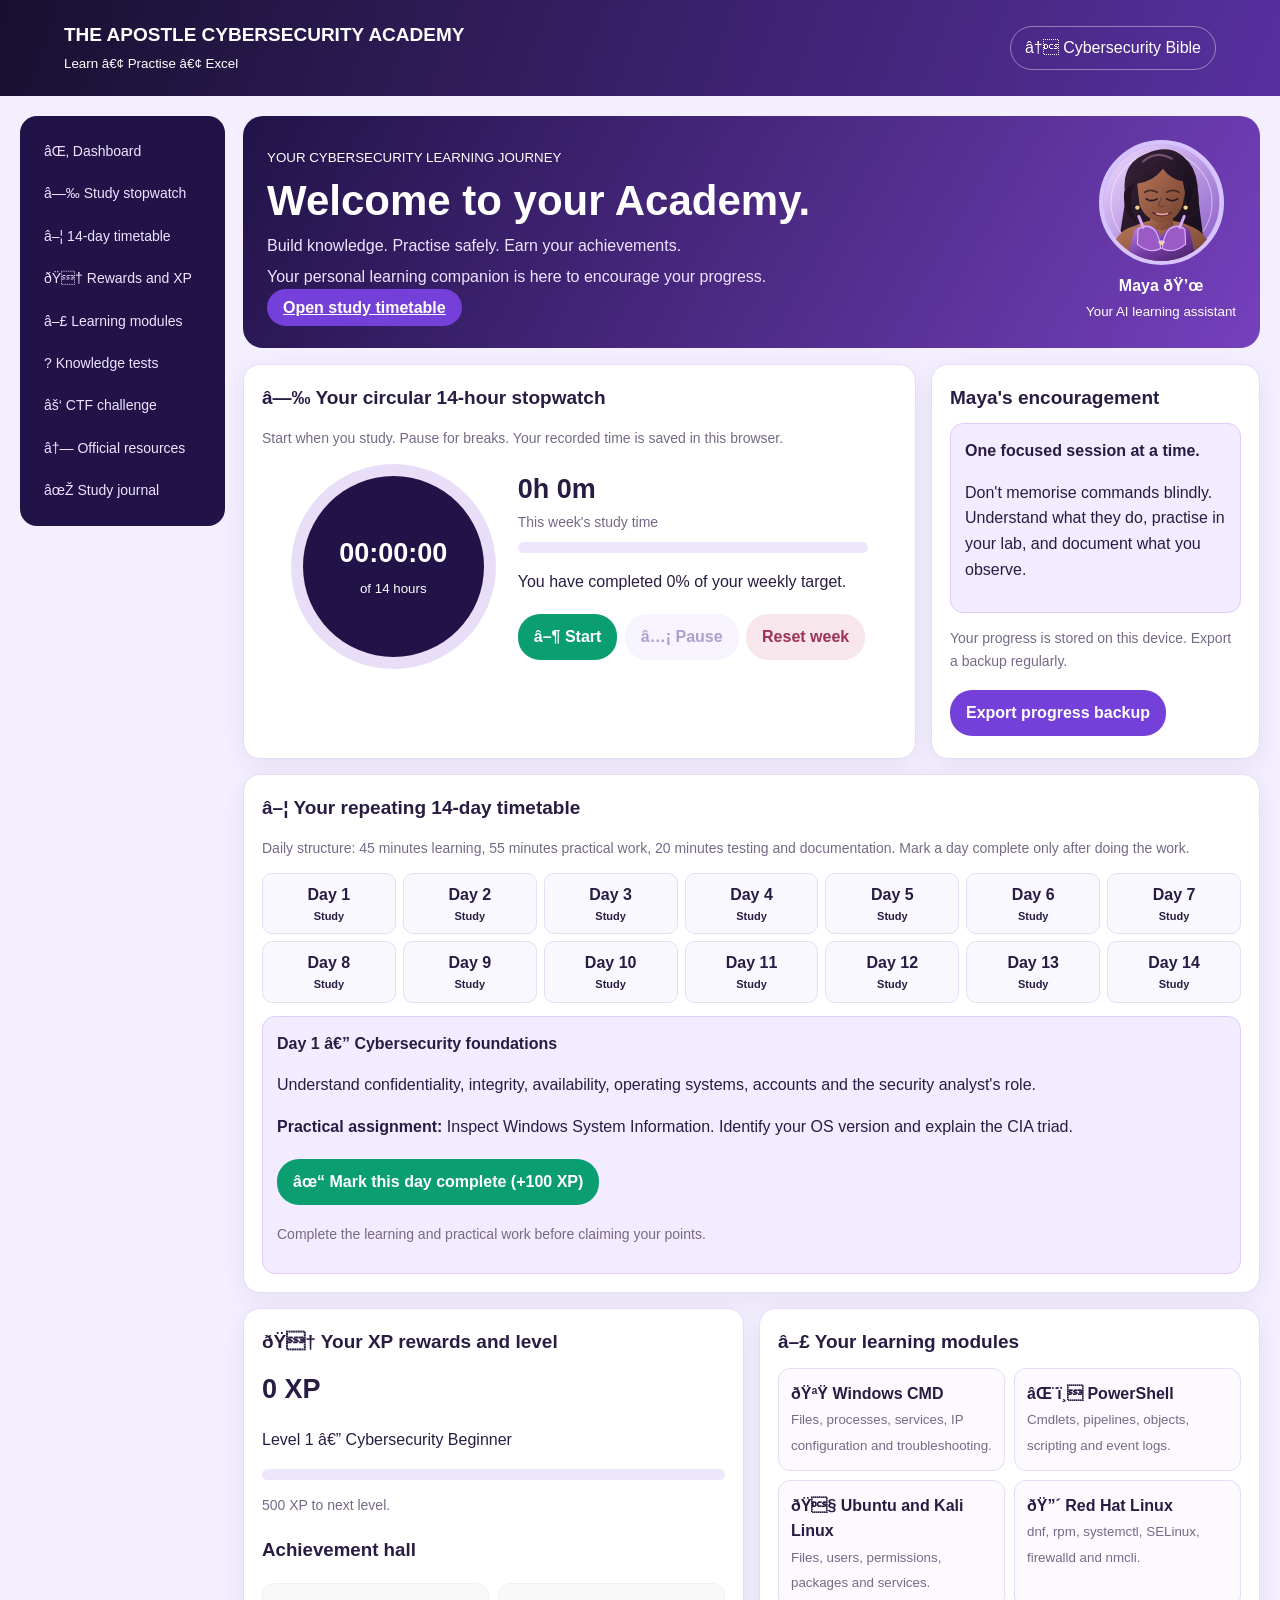
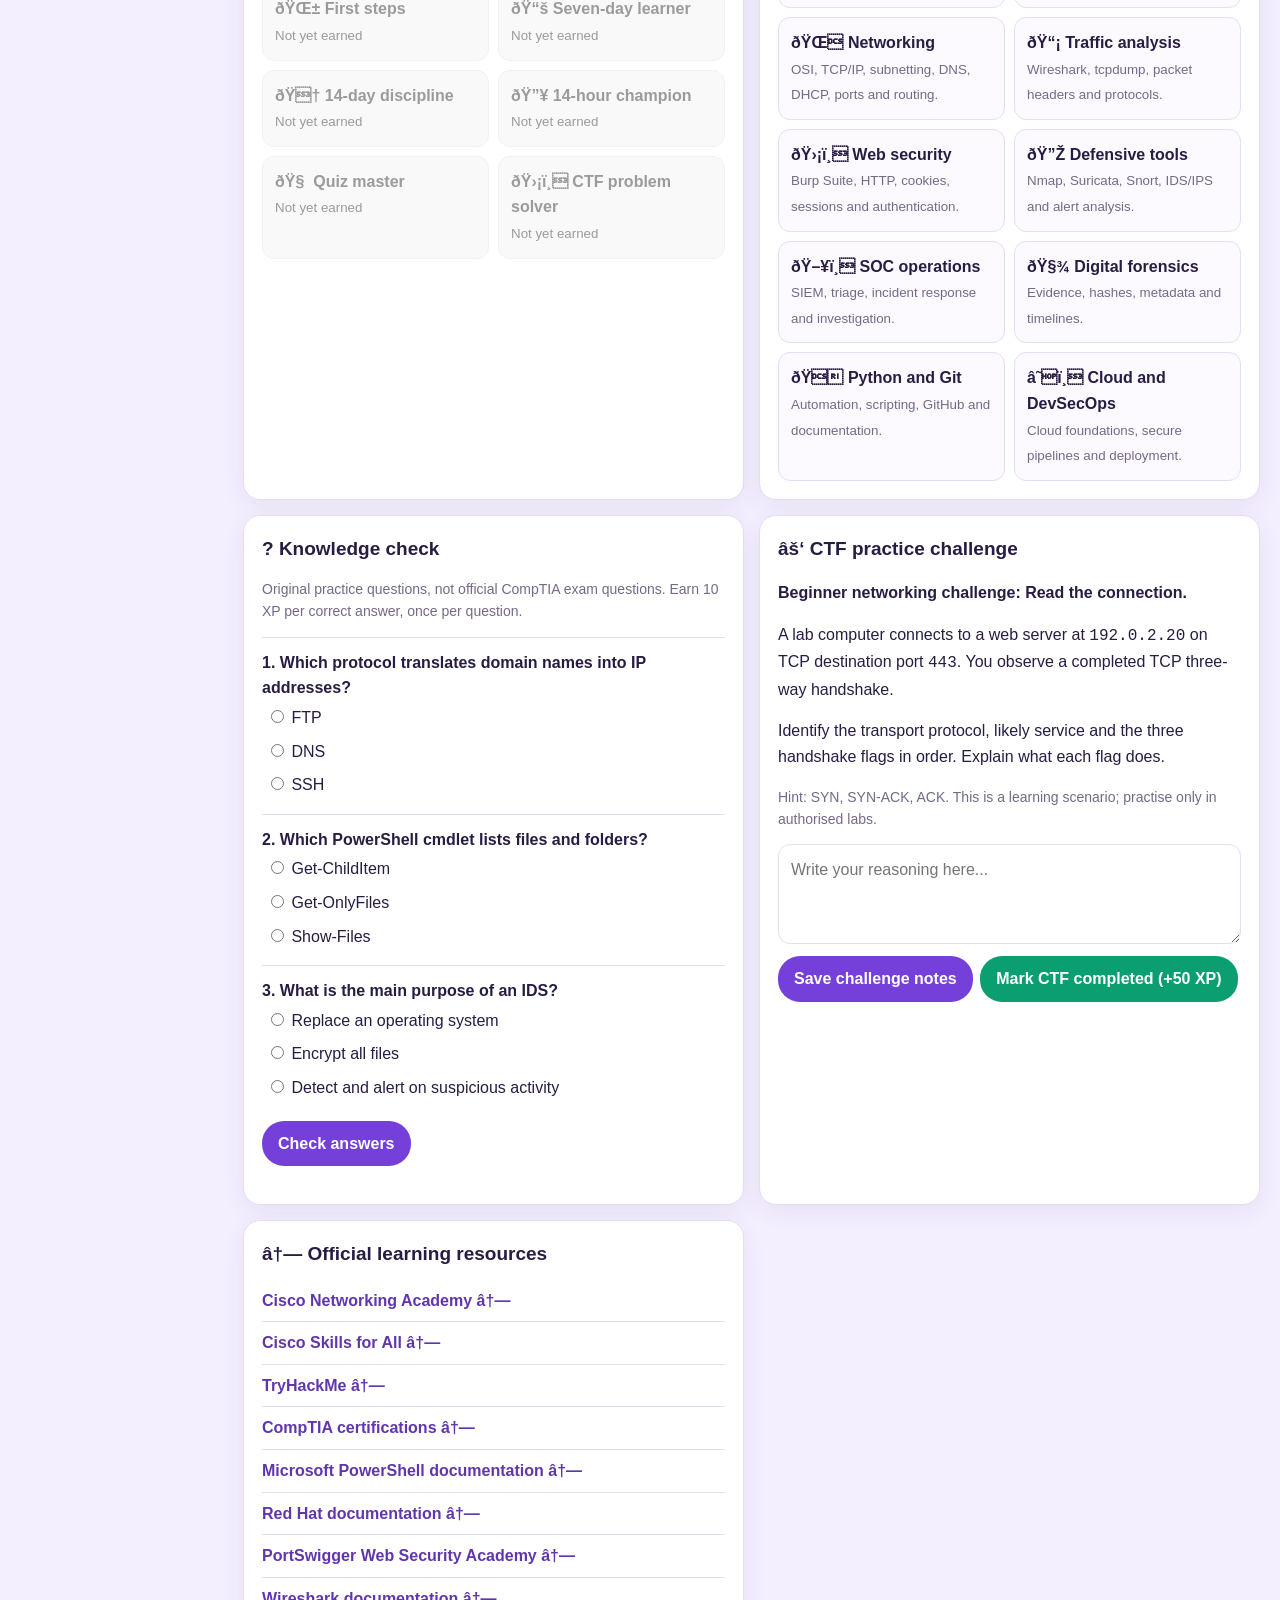
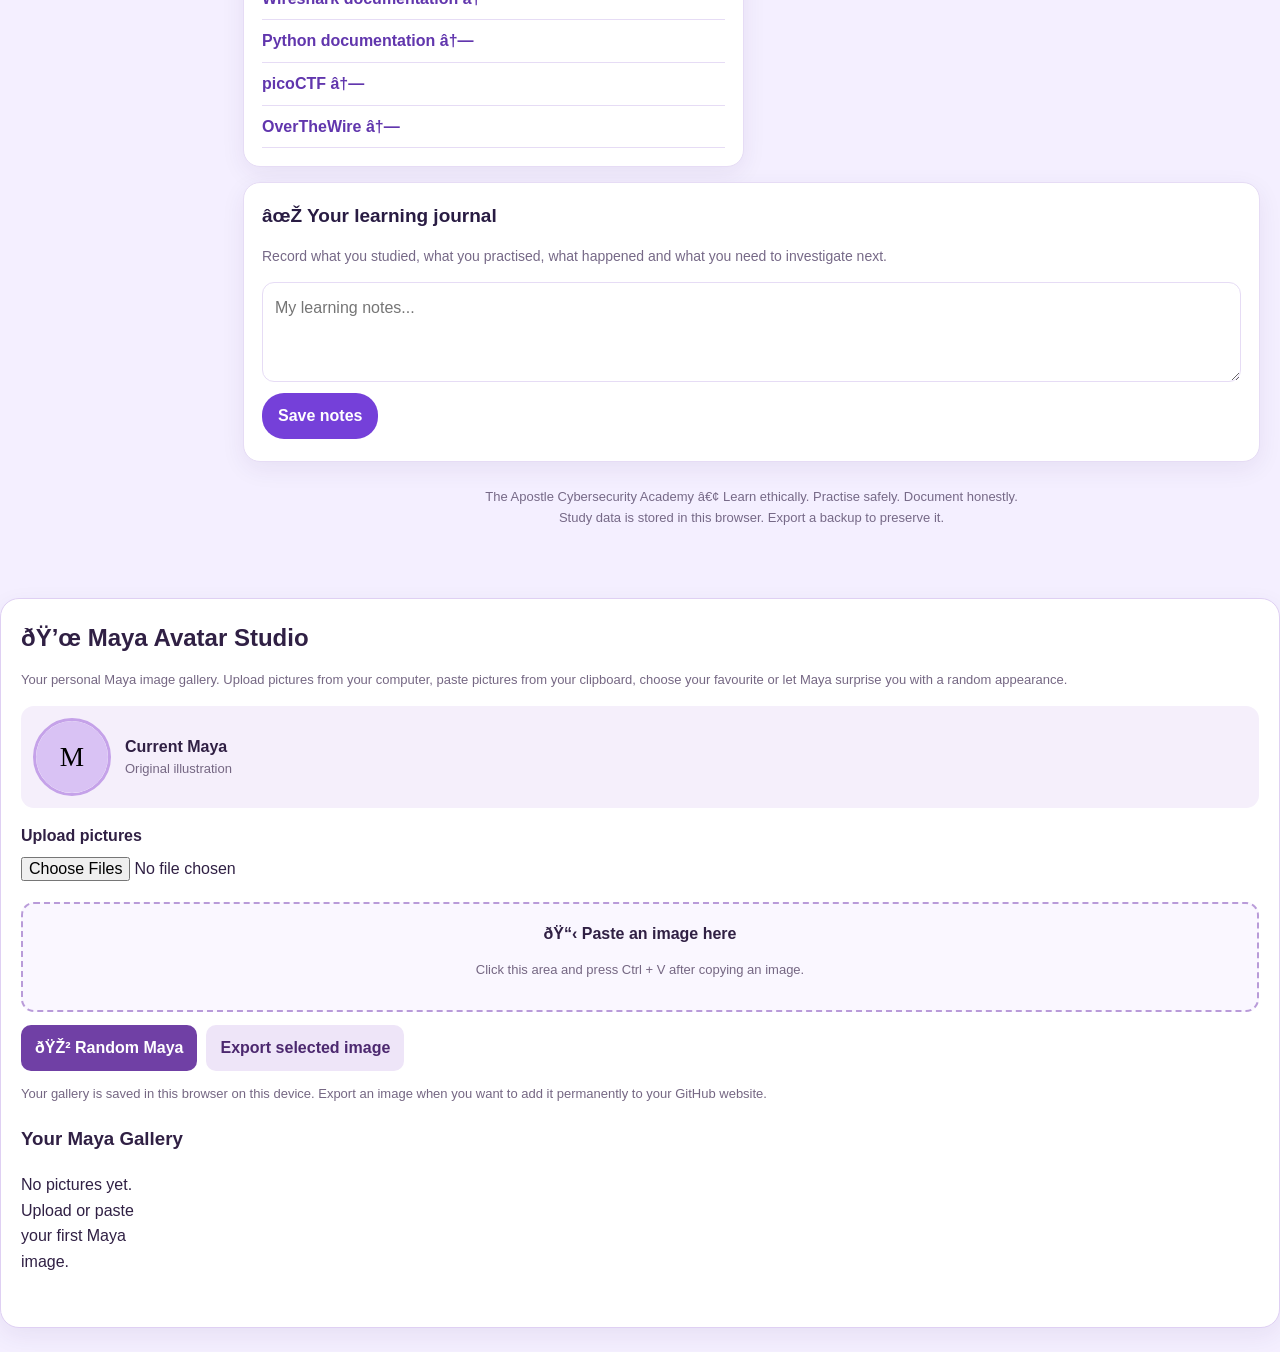
==== commit 8990fdcb: "Configure Academy as installable progressive web app" ====
--- a/academy.html
+++ b/academy.html
@@ -1,9 +1,10 @@
-<!doctype html>
+﻿<!doctype html>
 <html lang="en">
 <head>
 <meta charset="utf-8">
 <meta name="viewport" content="width=device-width,initial-scale=1">
 <meta name="theme-color" content="#211348">
+<link rel="manifest" href="./manifest.webmanifest">
 <title>The Apostle Cybersecurity Academy</title>
 <style>
 :root{--bg:#f4efff;--panel:#fff;--ink:#291c43;--muted:#766987;--purple:#7540d9;--line:#e6dcf5;--green:#0b9e70}
@@ -68,21 +69,21 @@
 </head>
 <body>
 <header>
-<div><strong>THE APOSTLE CYBERSECURITY ACADEMY</strong><br><small>Learn • Practise • Excel</small></div>
-<a href="index.html">← Cybersecurity Bible</a>
+<div><strong>THE APOSTLE CYBERSECURITY ACADEMY</strong><br><small>Learn â€¢ Practise â€¢ Excel</small></div>
+<a href="index.html">â† Cybersecurity Bible</a>
 </header>
 
 <div class="layout">
 <nav>
-<a href="#dashboard">⌂ Dashboard</a>
-<a href="#timer">◉ Study stopwatch</a>
-<a href="#timetable">▦ 14-day timetable</a>
-<a href="#rewards">🏆 Rewards and XP</a>
-<a href="#lessons">▣ Learning modules</a>
+<a href="#dashboard">âŒ‚ Dashboard</a>
+<a href="#timer">â—‰ Study stopwatch</a>
+<a href="#timetable">â–¦ 14-day timetable</a>
+<a href="#rewards">ðŸ† Rewards and XP</a>
+<a href="#lessons">â–£ Learning modules</a>
 <a href="#quiz">? Knowledge tests</a>
-<a href="#ctf">⚑ CTF challenge</a>
-<a href="#resources">↗ Official resources</a>
-<a href="#journal">✎ Study journal</a>
+<a href="#ctf">âš‘ CTF challenge</a>
+<a href="#resources">â†— Official resources</a>
+<a href="#journal">âœŽ Study journal</a>
 </nav>
 
 <main>
@@ -200,14 +201,14 @@
  fill="none" stroke="#77516d" stroke-width="3"
  stroke-linecap="round"/>
 </svg>
-<strong>Maya 💜</strong>
+<strong>Maya ðŸ’œ</strong>
 <small>Your AI learning assistant</small>
 </div>
 </section>
 
 <div class="grid">
 <section class="card w8" id="timer">
-<h2>◉ Your circular 14-hour stopwatch</h2>
+<h2>â—‰ Your circular 14-hour stopwatch</h2>
 <p class="muted">Start when you study. Pause for breaks. Your recorded time is saved in this browser.</p>
 <div class="timer">
 <div class="ring" id="ring"><div><span class="time" id="clock">00:00:00</span><br><small>of 14 hours</small></div></div>
@@ -216,8 +217,8 @@
 <div class="muted">This week's study time</div>
 <div class="bar"><span id="progress"></span></div>
 <p id="timerMessage">Ready when you are.</p>
-<button class="btn green" id="start">▶ Start</button>
-<button class="btn secondary" id="pause">Ⅱ Pause</button>
+<button class="btn green" id="start">â–¶ Start</button>
+<button class="btn secondary" id="pause">â…¡ Pause</button>
 <button class="btn red" id="reset">Reset week</button>
 </div>
 </div>
@@ -231,22 +232,22 @@
 </section>
 
 <section class="card w12" id="timetable">
-<h2>▦ Your repeating 14-day timetable</h2>
+<h2>â–¦ Your repeating 14-day timetable</h2>
 <p class="muted">Daily structure: 45 minutes learning, 55 minutes practical work, 20 minutes testing and documentation. Mark a day complete only after doing the work.</p>
 <div class="days" id="days"></div>
 <div class="maya" style="margin-top:13px">
-<strong id="dayTitle">Day 1 — Cybersecurity foundations</strong>
+<strong id="dayTitle">Day 1 â€” Cybersecurity foundations</strong>
 <p id="dayDetail"></p>
 <p><strong>Practical assignment:</strong> <span id="dayPractice"></span></p>
-<button class="btn green" id="completeDay">✓ Mark this day complete (+100 XP)</button>
+<button class="btn green" id="completeDay">âœ“ Mark this day complete (+100 XP)</button>
 <p id="dayMessage" class="muted"></p>
 </div>
 </section>
 
 <section class="card w6" id="rewards">
-<h2>🏆 Your XP rewards and level</h2>
+<h2>ðŸ† Your XP rewards and level</h2>
 <div class="stat" id="xp">0 XP</div>
-<p id="level">Level 1 — Cybersecurity Beginner</p>
+<p id="level">Level 1 â€” Cybersecurity Beginner</p>
 <div class="bar"><span id="xpBar"></span></div>
 <p id="nextLevel" class="muted"></p>
 <h3>Achievement hall</h3>
@@ -254,20 +255,20 @@
 </section>
 
 <section class="card w6" id="lessons">
-<h2>▣ Your learning modules</h2>
+<h2>â–£ Your learning modules</h2>
 <div class="modules">
-<div class="module"><strong>🪟 Windows CMD</strong><small>Files, processes, services, IP configuration and troubleshooting.</small></div>
-<div class="module"><strong>⌨️ PowerShell</strong><small>Cmdlets, pipelines, objects, scripting and event logs.</small></div>
-<div class="module"><strong>🐧 Ubuntu and Kali Linux</strong><small>Files, users, permissions, packages and services.</small></div>
-<div class="module"><strong>🔴 Red Hat Linux</strong><small>dnf, rpm, systemctl, SELinux, firewalld and nmcli.</small></div>
-<div class="module"><strong>🌐 Networking</strong><small>OSI, TCP/IP, subnetting, DNS, DHCP, ports and routing.</small></div>
-<div class="module"><strong>📡 Traffic analysis</strong><small>Wireshark, tcpdump, packet headers and protocols.</small></div>
-<div class="module"><strong>🛡️ Web security</strong><small>Burp Suite, HTTP, cookies, sessions and authentication.</small></div>
-<div class="module"><strong>🔎 Defensive tools</strong><small>Nmap, Suricata, Snort, IDS/IPS and alert analysis.</small></div>
-<div class="module"><strong>🖥️ SOC operations</strong><small>SIEM, triage, incident response and investigation.</small></div>
-<div class="module"><strong>🧾 Digital forensics</strong><small>Evidence, hashes, metadata and timelines.</small></div>
-<div class="module"><strong>🐍 Python and Git</strong><small>Automation, scripting, GitHub and documentation.</small></div>
-<div class="module"><strong>☁️ Cloud and DevSecOps</strong><small>Cloud foundations, secure pipelines and deployment.</small></div>
+<div class="module"><strong>ðŸªŸ Windows CMD</strong><small>Files, processes, services, IP configuration and troubleshooting.</small></div>
+<div class="module"><strong>âŒ¨ï¸ PowerShell</strong><small>Cmdlets, pipelines, objects, scripting and event logs.</small></div>
+<div class="module"><strong>ðŸ§ Ubuntu and Kali Linux</strong><small>Files, users, permissions, packages and services.</small></div>
+<div class="module"><strong>ðŸ”´ Red Hat Linux</strong><small>dnf, rpm, systemctl, SELinux, firewalld and nmcli.</small></div>
+<div class="module"><strong>ðŸŒ Networking</strong><small>OSI, TCP/IP, subnetting, DNS, DHCP, ports and routing.</small></div>
+<div class="module"><strong>ðŸ“¡ Traffic analysis</strong><small>Wireshark, tcpdump, packet headers and protocols.</small></div>
+<div class="module"><strong>ðŸ›¡ï¸ Web security</strong><small>Burp Suite, HTTP, cookies, sessions and authentication.</small></div>
+<div class="module"><strong>ðŸ”Ž Defensive tools</strong><small>Nmap, Suricata, Snort, IDS/IPS and alert analysis.</small></div>
+<div class="module"><strong>ðŸ–¥ï¸ SOC operations</strong><small>SIEM, triage, incident response and investigation.</small></div>
+<div class="module"><strong>ðŸ§¾ Digital forensics</strong><small>Evidence, hashes, metadata and timelines.</small></div>
+<div class="module"><strong>ðŸ Python and Git</strong><small>Automation, scripting, GitHub and documentation.</small></div>
+<div class="module"><strong>â˜ï¸ Cloud and DevSecOps</strong><small>Cloud foundations, secure pipelines and deployment.</small></div>
 </div>
 </section>
 
@@ -291,7 +292,7 @@
 </section>
 
 <section class="card w6" id="ctf">
-<h2>⚑ CTF practice challenge</h2>
+<h2>âš‘ CTF practice challenge</h2>
 <p><strong>Beginner networking challenge: Read the connection.</strong></p>
 <p>A lab computer connects to a web server at <code>192.0.2.20</code> on TCP destination port <code>443</code>. You observe a completed TCP three-way handshake.</p>
 <p>Identify the transport protocol, likely service and the three handshake flags in order. Explain what each flag does.</p>
@@ -303,31 +304,31 @@
 </section>
 
 <section class="card w6" id="resources">
-<h2>↗ Official learning resources</h2>
+<h2>â†— Official learning resources</h2>
 <div class="resource">
-<a href="https://www.netacad.com/" target="_blank" rel="noopener">Cisco Networking Academy ↗</a>
-<a href="https://skillsforall.com/" target="_blank" rel="noopener">Cisco Skills for All ↗</a>
-<a href="https://tryhackme.com/" target="_blank" rel="noopener">TryHackMe ↗</a>
-<a href="https://www.comptia.org/certifications" target="_blank" rel="noopener">CompTIA certifications ↗</a>
-<a href="https://learn.microsoft.com/powershell/" target="_blank" rel="noopener">Microsoft PowerShell documentation ↗</a>
-<a href="https://docs.redhat.com/" target="_blank" rel="noopener">Red Hat documentation ↗</a>
-<a href="https://portswigger.net/web-security" target="_blank" rel="noopener">PortSwigger Web Security Academy ↗</a>
-<a href="https://www.wireshark.org/docs/" target="_blank" rel="noopener">Wireshark documentation ↗</a>
-<a href="https://docs.python.org/3/" target="_blank" rel="noopener">Python documentation ↗</a>
-<a href="https://picoctf.org/" target="_blank" rel="noopener">picoCTF ↗</a>
-<a href="https://overthewire.org/wargames/" target="_blank" rel="noopener">OverTheWire ↗</a>
+<a href="https://www.netacad.com/" target="_blank" rel="noopener">Cisco Networking Academy â†—</a>
+<a href="https://skillsforall.com/" target="_blank" rel="noopener">Cisco Skills for All â†—</a>
+<a href="https://tryhackme.com/" target="_blank" rel="noopener">TryHackMe â†—</a>
+<a href="https://www.comptia.org/certifications" target="_blank" rel="noopener">CompTIA certifications â†—</a>
+<a href="https://learn.microsoft.com/powershell/" target="_blank" rel="noopener">Microsoft PowerShell documentation â†—</a>
+<a href="https://docs.redhat.com/" target="_blank" rel="noopener">Red Hat documentation â†—</a>
+<a href="https://portswigger.net/web-security" target="_blank" rel="noopener">PortSwigger Web Security Academy â†—</a>
+<a href="https://www.wireshark.org/docs/" target="_blank" rel="noopener">Wireshark documentation â†—</a>
+<a href="https://docs.python.org/3/" target="_blank" rel="noopener">Python documentation â†—</a>
+<a href="https://picoctf.org/" target="_blank" rel="noopener">picoCTF â†—</a>
+<a href="https://overthewire.org/wargames/" target="_blank" rel="noopener">OverTheWire â†—</a>
 </div>
 </section>
 
 <section class="card w12" id="journal">
-<h2>✎ Your learning journal</h2>
+<h2>âœŽ Your learning journal</h2>
 <p class="muted">Record what you studied, what you practised, what happened and what you need to investigate next.</p>
 <textarea id="notes" placeholder="My learning notes..."></textarea>
 <button class="btn" id="saveNotes">Save notes</button>
 <span id="notesMessage" class="muted"></span>
 </section>
 </div>
-<footer>The Apostle Cybersecurity Academy • Learn ethically. Practise safely. Document honestly.<br>Study data is stored in this browser. Export a backup to preserve it.</footer>
+<footer>The Apostle Cybersecurity Academy â€¢ Learn ethically. Practise safely. Document honestly.<br>Study data is stored in this browser. Export a backup to preserve it.</footer>
 </main>
 </div>
 
@@ -452,17 +453,17 @@
  for(let i=0;i<levels.length;i++)if(xp>=levels[i][1])level=i;
  const base=levels[level][1],next=levels[level+1]?.[1]??base;
  $("xp").textContent=xp.toLocaleString()+" XP";
- $("level").textContent="Level "+(level+1)+" — "+levels[level][0];
+ $("level").textContent="Level "+(level+1)+" â€” "+levels[level][0];
  $("nextLevel").textContent=level===levels.length-1?"Highest current Academy level achieved!":(next-xp)+" XP to next level.";
  $("xpBar").style.width=level===levels.length-1?"100%":Math.min(100,(xp-base)/(next-base)*100)+"%";
  const allDays=data.completed.length;
  const badges=[
-  ["🌱","First steps",allDays>=1],
-  ["📚","Seven-day learner",allDays>=7],
-  ["🏆","14-day discipline",allDays>=14],
-  ["🔥","14-hour champion",data.weeklyBonus.length>0],
-  ["🧠","Quiz master",data.quizAwards.length>=3],
-  ["🛡️","CTF problem solver",data.ctfDone]
+  ["ðŸŒ±","First steps",allDays>=1],
+  ["ðŸ“š","Seven-day learner",allDays>=7],
+  ["ðŸ†","14-day discipline",allDays>=14],
+  ["ðŸ”¥","14-hour champion",data.weeklyBonus.length>0],
+  ["ðŸ§ ","Quiz master",data.quizAwards.length>=3],
+  ["ðŸ›¡ï¸","CTF problem solver",data.ctfDone]
  ];
  $("badges").innerHTML="";
  badges.forEach(b=>{
@@ -479,7 +480,7 @@
 curriculum.forEach((day,i)=>{
  const b=document.createElement("button");
  b.className="day";
- b.innerHTML="Day "+(i+1)+"<small>"+(data.completed.includes(i)?"✓ Complete":"Study")+"</small>";
+ b.innerHTML="Day "+(i+1)+"<small>"+(data.completed.includes(i)?"âœ“ Complete":"Study")+"</small>";
  b.onclick=()=>{
   selectedDay=i;
   document.querySelectorAll(".day").forEach(x=>x.classList.remove("selected"));
@@ -490,12 +491,12 @@
 });
 function showDay(){
  const d=curriculum[selectedDay];
- $("dayTitle").textContent="Day "+(selectedDay+1)+" — "+d[0];
+ $("dayTitle").textContent="Day "+(selectedDay+1)+" â€” "+d[0];
  $("dayDetail").textContent=d[1];
  $("dayPractice").textContent=d[2];
  const done=data.completed.includes(selectedDay);
  $("completeDay").disabled=done;
- $("completeDay").textContent=done?"✓ Day completed":"✓ Mark this day complete (+100 XP)";
+ $("completeDay").textContent=done?"âœ“ Day completed":"âœ“ Mark this day complete (+100 XP)";
  $("dayMessage").textContent=done?"This day is already recorded in your current 14-day cycle.":"Complete the learning and practical work before claiming your points.";
 }
 showDay();
@@ -512,7 +513,7 @@
  showDay();
  [...dayBox.children].forEach((b,i)=>{
   b.classList.toggle("done",data.completed.includes(i));
-  b.innerHTML="Day "+(i+1)+"<small>"+(data.completed.includes(i)?"✓ Complete":"Study")+"</small>";
+  b.innerHTML="Day "+(i+1)+"<small>"+(data.completed.includes(i)?"âœ“ Complete":"Study")+"</small>";
  });
 };
 if(data.completed.length===14){
@@ -596,7 +597,7 @@
 </style>
 
 <section id="mayaStudio">
- <h2>💜 Maya Avatar Studio</h2>
+ <h2>ðŸ’œ Maya Avatar Studio</h2>
  <p class="maya-help">
    Your personal Maya image gallery. Upload pictures from your computer,
    paste pictures from your clipboard, choose your favourite or let Maya
@@ -613,12 +614,12 @@
  <input type="file" id="mayaUpload" accept="image/*" multiple>
 
  <div class="maya-paste" id="mayaPaste" tabindex="0">
-  <strong>📋 Paste an image here</strong>
+  <strong>ðŸ“‹ Paste an image here</strong>
   <p class="maya-help">Click this area and press Ctrl + V after copying an image.</p>
  </div>
 
  <div class="maya-controls">
-  <button id="mayaRandom">🎲 Random Maya</button>
+  <button id="mayaRandom">ðŸŽ² Random Maya</button>
   <button id="mayaExport" class="secondary">Export selected image</button>
  </div>
 
@@ -773,7 +774,7 @@
    image.alt=record.name;
 
    const name=document.createElement("p");
-   name.textContent=record.name+(record.id===selectedId?" ✓ Current":"");
+   name.textContent=record.name+(record.id===selectedId?" âœ“ Current":"");
 
    const use=document.createElement("button");
    use.textContent="Use Maya";
@@ -912,5 +913,14 @@
 })();
 </script>
 <!-- END APOSTLE_MAYA_STUDIO_V1 -->
+
+<script>
+if ("serviceWorker" in navigator) {
+  window.addEventListener("load", () => {
+    navigator.serviceWorker.register("./service-worker.js")
+      .catch(error => console.error("Service worker registration failed:", error));
+  });
+}
+</script>
 </body>
-</html>+</html>
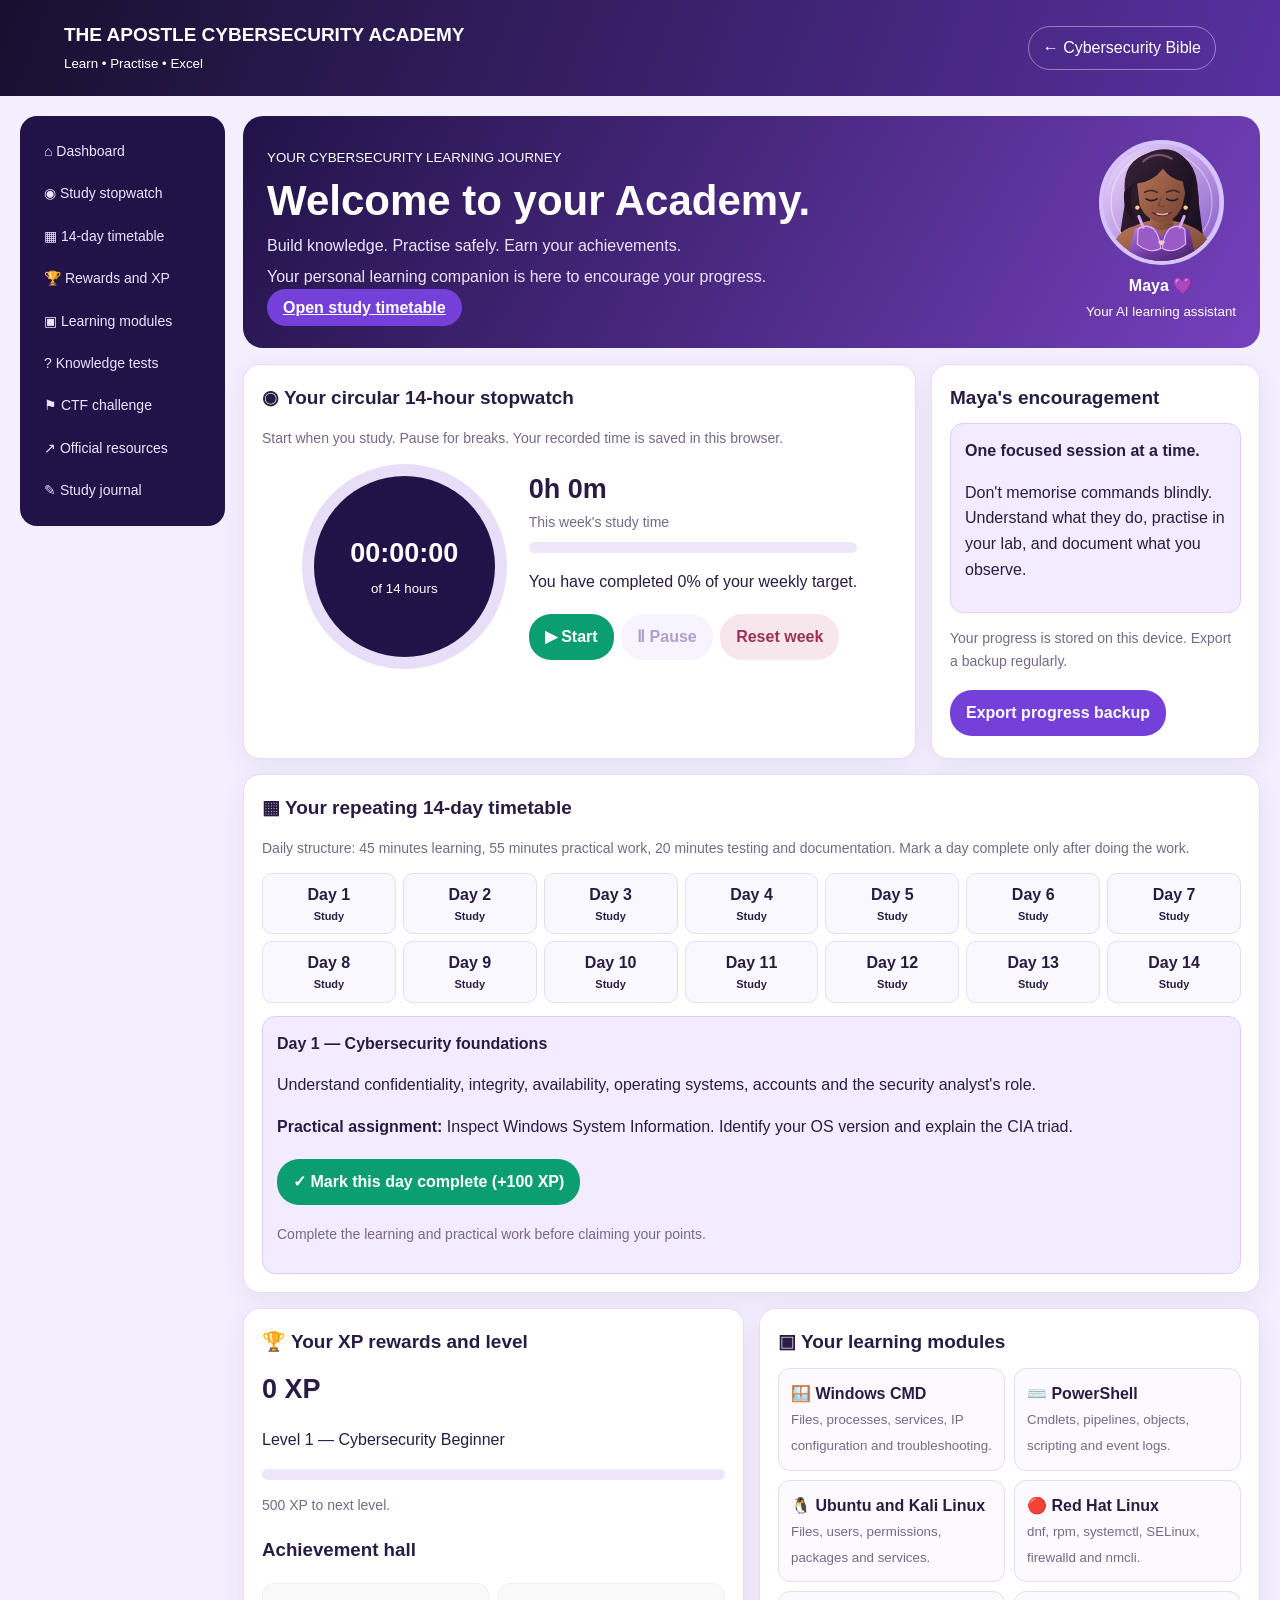
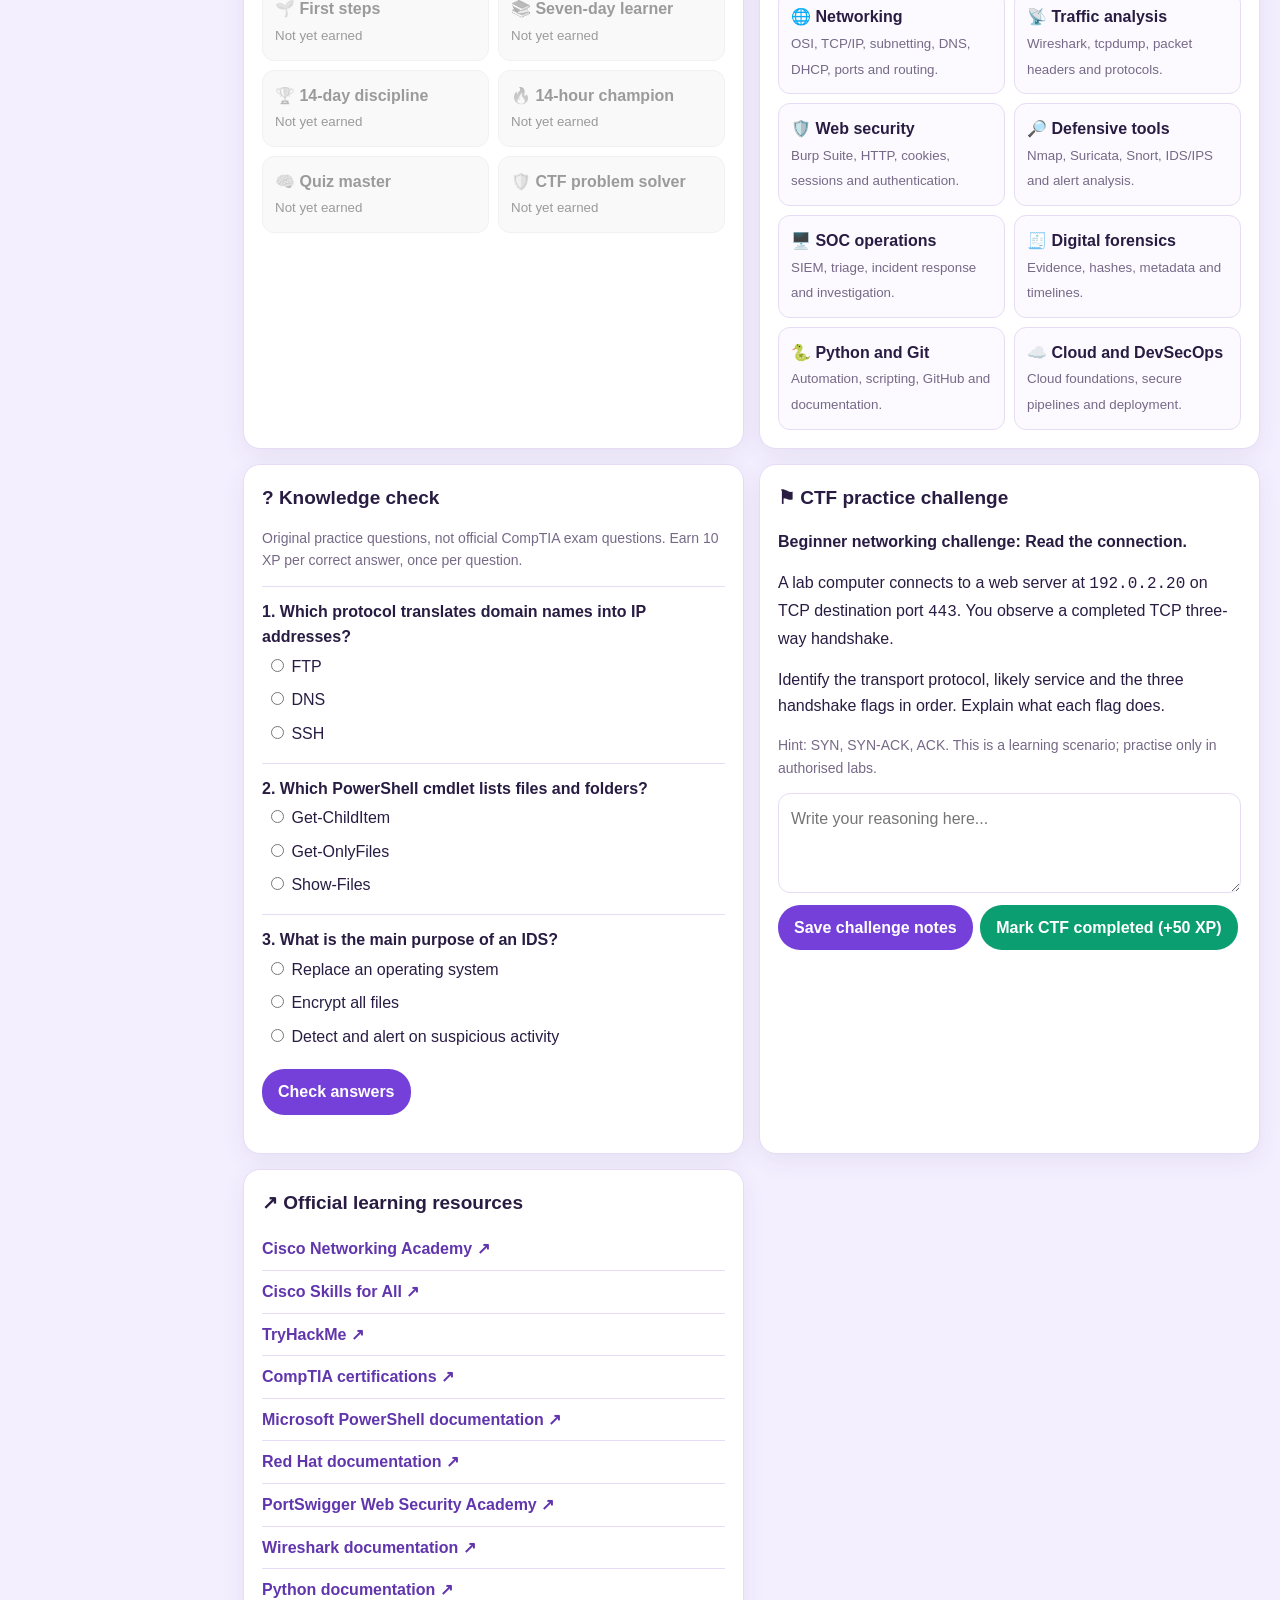
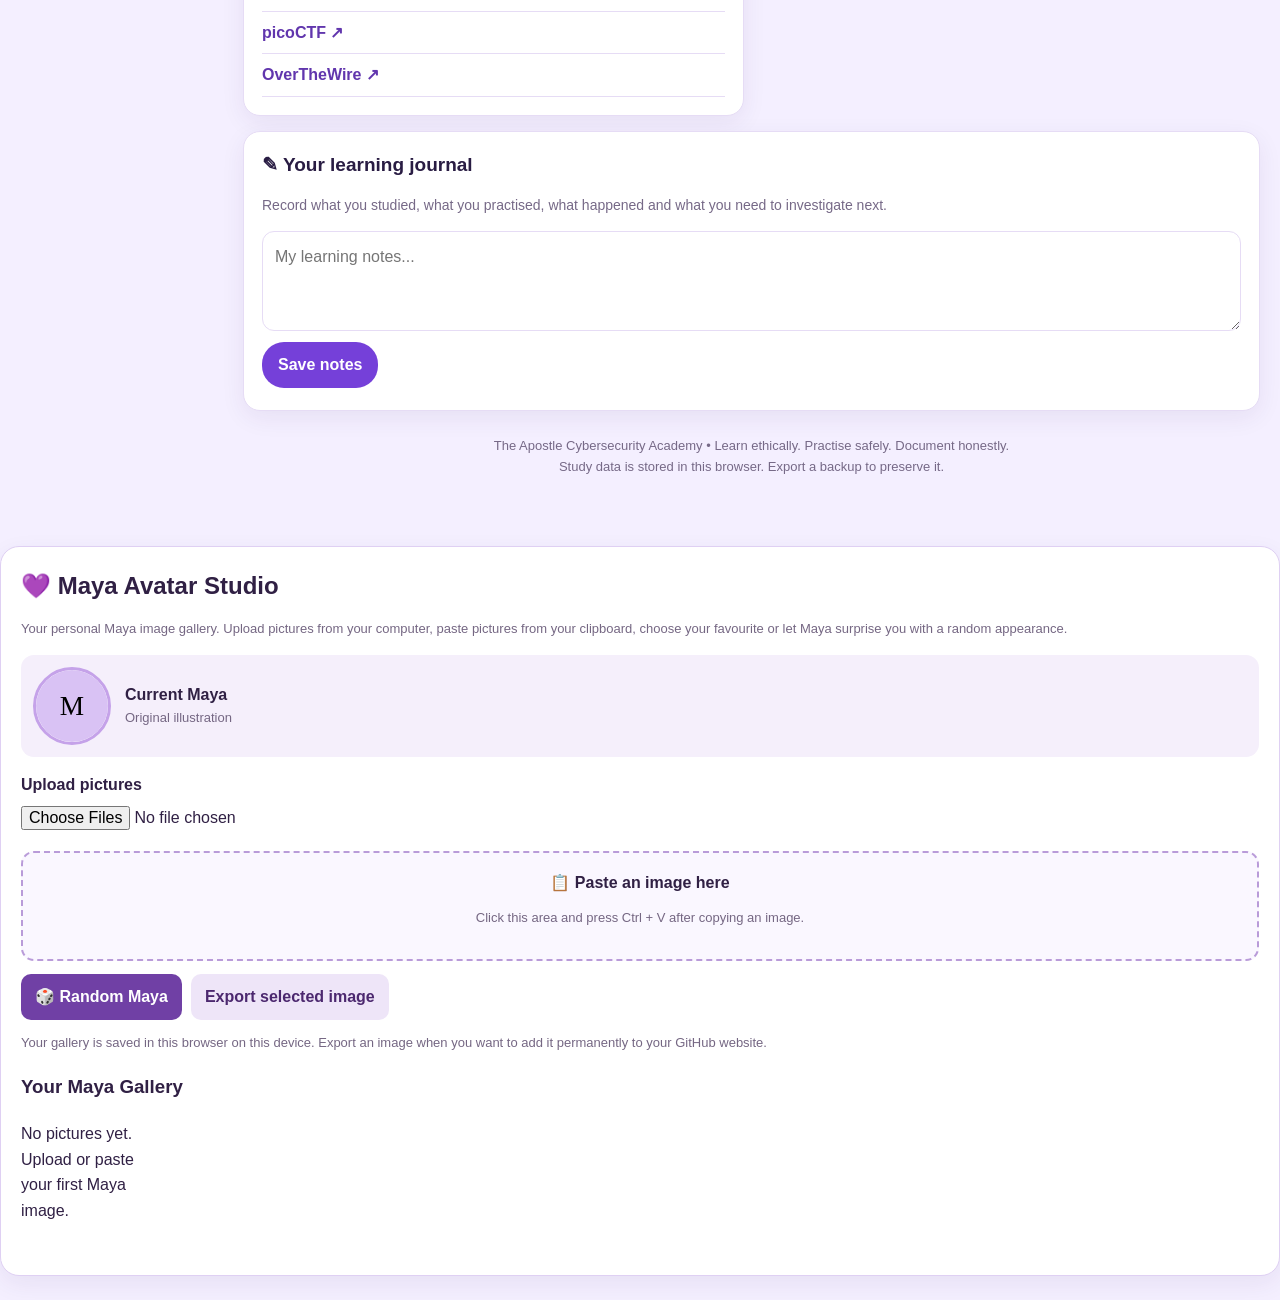
==== commit 2497619d: "Fix corrupted Academy text and emoji encoding" ====
--- a/academy.html
+++ b/academy.html
@@ -1,4 +1,4 @@
-﻿<!doctype html>
+<!doctype html>
 <html lang="en">
 <head>
 <meta charset="utf-8">
@@ -69,21 +69,21 @@
 </head>
 <body>
 <header>
-<div><strong>THE APOSTLE CYBERSECURITY ACADEMY</strong><br><small>Learn â€¢ Practise â€¢ Excel</small></div>
-<a href="index.html">â† Cybersecurity Bible</a>
+<div><strong>THE APOSTLE CYBERSECURITY ACADEMY</strong><br><small>Learn • Practise • Excel</small></div>
+<a href="index.html">← Cybersecurity Bible</a>
 </header>
 
 <div class="layout">
 <nav>
-<a href="#dashboard">âŒ‚ Dashboard</a>
-<a href="#timer">â—‰ Study stopwatch</a>
-<a href="#timetable">â–¦ 14-day timetable</a>
-<a href="#rewards">ðŸ† Rewards and XP</a>
-<a href="#lessons">â–£ Learning modules</a>
+<a href="#dashboard">⌂ Dashboard</a>
+<a href="#timer">◉ Study stopwatch</a>
+<a href="#timetable">▦ 14-day timetable</a>
+<a href="#rewards">🏆 Rewards and XP</a>
+<a href="#lessons">▣ Learning modules</a>
 <a href="#quiz">? Knowledge tests</a>
-<a href="#ctf">âš‘ CTF challenge</a>
-<a href="#resources">â†— Official resources</a>
-<a href="#journal">âœŽ Study journal</a>
+<a href="#ctf">⚑ CTF challenge</a>
+<a href="#resources">↗ Official resources</a>
+<a href="#journal">✎ Study journal</a>
 </nav>
 
 <main>
@@ -201,14 +201,14 @@
  fill="none" stroke="#77516d" stroke-width="3"
  stroke-linecap="round"/>
 </svg>
-<strong>Maya ðŸ’œ</strong>
+<strong>Maya 💜</strong>
 <small>Your AI learning assistant</small>
 </div>
 </section>
 
 <div class="grid">
 <section class="card w8" id="timer">
-<h2>â—‰ Your circular 14-hour stopwatch</h2>
+<h2>◉ Your circular 14-hour stopwatch</h2>
 <p class="muted">Start when you study. Pause for breaks. Your recorded time is saved in this browser.</p>
 <div class="timer">
 <div class="ring" id="ring"><div><span class="time" id="clock">00:00:00</span><br><small>of 14 hours</small></div></div>
@@ -217,8 +217,8 @@
 <div class="muted">This week's study time</div>
 <div class="bar"><span id="progress"></span></div>
 <p id="timerMessage">Ready when you are.</p>
-<button class="btn green" id="start">â–¶ Start</button>
-<button class="btn secondary" id="pause">â…¡ Pause</button>
+<button class="btn green" id="start">▶ Start</button>
+<button class="btn secondary" id="pause">Ⅱ Pause</button>
 <button class="btn red" id="reset">Reset week</button>
 </div>
 </div>
@@ -232,22 +232,22 @@
 </section>
 
 <section class="card w12" id="timetable">
-<h2>â–¦ Your repeating 14-day timetable</h2>
+<h2>▦ Your repeating 14-day timetable</h2>
 <p class="muted">Daily structure: 45 minutes learning, 55 minutes practical work, 20 minutes testing and documentation. Mark a day complete only after doing the work.</p>
 <div class="days" id="days"></div>
 <div class="maya" style="margin-top:13px">
-<strong id="dayTitle">Day 1 â€” Cybersecurity foundations</strong>
+<strong id="dayTitle">Day 1 — Cybersecurity foundations</strong>
 <p id="dayDetail"></p>
 <p><strong>Practical assignment:</strong> <span id="dayPractice"></span></p>
-<button class="btn green" id="completeDay">âœ“ Mark this day complete (+100 XP)</button>
+<button class="btn green" id="completeDay">✓ Mark this day complete (+100 XP)</button>
 <p id="dayMessage" class="muted"></p>
 </div>
 </section>
 
 <section class="card w6" id="rewards">
-<h2>ðŸ† Your XP rewards and level</h2>
+<h2>🏆 Your XP rewards and level</h2>
 <div class="stat" id="xp">0 XP</div>
-<p id="level">Level 1 â€” Cybersecurity Beginner</p>
+<p id="level">Level 1 — Cybersecurity Beginner</p>
 <div class="bar"><span id="xpBar"></span></div>
 <p id="nextLevel" class="muted"></p>
 <h3>Achievement hall</h3>
@@ -255,20 +255,20 @@
 </section>
 
 <section class="card w6" id="lessons">
-<h2>â–£ Your learning modules</h2>
+<h2>▣ Your learning modules</h2>
 <div class="modules">
-<div class="module"><strong>ðŸªŸ Windows CMD</strong><small>Files, processes, services, IP configuration and troubleshooting.</small></div>
-<div class="module"><strong>âŒ¨ï¸ PowerShell</strong><small>Cmdlets, pipelines, objects, scripting and event logs.</small></div>
-<div class="module"><strong>ðŸ§ Ubuntu and Kali Linux</strong><small>Files, users, permissions, packages and services.</small></div>
-<div class="module"><strong>ðŸ”´ Red Hat Linux</strong><small>dnf, rpm, systemctl, SELinux, firewalld and nmcli.</small></div>
-<div class="module"><strong>ðŸŒ Networking</strong><small>OSI, TCP/IP, subnetting, DNS, DHCP, ports and routing.</small></div>
-<div class="module"><strong>ðŸ“¡ Traffic analysis</strong><small>Wireshark, tcpdump, packet headers and protocols.</small></div>
-<div class="module"><strong>ðŸ›¡ï¸ Web security</strong><small>Burp Suite, HTTP, cookies, sessions and authentication.</small></div>
-<div class="module"><strong>ðŸ”Ž Defensive tools</strong><small>Nmap, Suricata, Snort, IDS/IPS and alert analysis.</small></div>
-<div class="module"><strong>ðŸ–¥ï¸ SOC operations</strong><small>SIEM, triage, incident response and investigation.</small></div>
-<div class="module"><strong>ðŸ§¾ Digital forensics</strong><small>Evidence, hashes, metadata and timelines.</small></div>
-<div class="module"><strong>ðŸ Python and Git</strong><small>Automation, scripting, GitHub and documentation.</small></div>
-<div class="module"><strong>â˜ï¸ Cloud and DevSecOps</strong><small>Cloud foundations, secure pipelines and deployment.</small></div>
+<div class="module"><strong>🪟 Windows CMD</strong><small>Files, processes, services, IP configuration and troubleshooting.</small></div>
+<div class="module"><strong>⌨️ PowerShell</strong><small>Cmdlets, pipelines, objects, scripting and event logs.</small></div>
+<div class="module"><strong>🐧 Ubuntu and Kali Linux</strong><small>Files, users, permissions, packages and services.</small></div>
+<div class="module"><strong>🔴 Red Hat Linux</strong><small>dnf, rpm, systemctl, SELinux, firewalld and nmcli.</small></div>
+<div class="module"><strong>🌐 Networking</strong><small>OSI, TCP/IP, subnetting, DNS, DHCP, ports and routing.</small></div>
+<div class="module"><strong>📡 Traffic analysis</strong><small>Wireshark, tcpdump, packet headers and protocols.</small></div>
+<div class="module"><strong>🛡️ Web security</strong><small>Burp Suite, HTTP, cookies, sessions and authentication.</small></div>
+<div class="module"><strong>🔎 Defensive tools</strong><small>Nmap, Suricata, Snort, IDS/IPS and alert analysis.</small></div>
+<div class="module"><strong>🖥️ SOC operations</strong><small>SIEM, triage, incident response and investigation.</small></div>
+<div class="module"><strong>🧾 Digital forensics</strong><small>Evidence, hashes, metadata and timelines.</small></div>
+<div class="module"><strong>🐍 Python and Git</strong><small>Automation, scripting, GitHub and documentation.</small></div>
+<div class="module"><strong>☁️ Cloud and DevSecOps</strong><small>Cloud foundations, secure pipelines and deployment.</small></div>
 </div>
 </section>
 
@@ -292,7 +292,7 @@
 </section>
 
 <section class="card w6" id="ctf">
-<h2>âš‘ CTF practice challenge</h2>
+<h2>⚑ CTF practice challenge</h2>
 <p><strong>Beginner networking challenge: Read the connection.</strong></p>
 <p>A lab computer connects to a web server at <code>192.0.2.20</code> on TCP destination port <code>443</code>. You observe a completed TCP three-way handshake.</p>
 <p>Identify the transport protocol, likely service and the three handshake flags in order. Explain what each flag does.</p>
@@ -304,31 +304,31 @@
 </section>
 
 <section class="card w6" id="resources">
-<h2>â†— Official learning resources</h2>
+<h2>↗ Official learning resources</h2>
 <div class="resource">
-<a href="https://www.netacad.com/" target="_blank" rel="noopener">Cisco Networking Academy â†—</a>
-<a href="https://skillsforall.com/" target="_blank" rel="noopener">Cisco Skills for All â†—</a>
-<a href="https://tryhackme.com/" target="_blank" rel="noopener">TryHackMe â†—</a>
-<a href="https://www.comptia.org/certifications" target="_blank" rel="noopener">CompTIA certifications â†—</a>
-<a href="https://learn.microsoft.com/powershell/" target="_blank" rel="noopener">Microsoft PowerShell documentation â†—</a>
-<a href="https://docs.redhat.com/" target="_blank" rel="noopener">Red Hat documentation â†—</a>
-<a href="https://portswigger.net/web-security" target="_blank" rel="noopener">PortSwigger Web Security Academy â†—</a>
-<a href="https://www.wireshark.org/docs/" target="_blank" rel="noopener">Wireshark documentation â†—</a>
-<a href="https://docs.python.org/3/" target="_blank" rel="noopener">Python documentation â†—</a>
-<a href="https://picoctf.org/" target="_blank" rel="noopener">picoCTF â†—</a>
-<a href="https://overthewire.org/wargames/" target="_blank" rel="noopener">OverTheWire â†—</a>
+<a href="https://www.netacad.com/" target="_blank" rel="noopener">Cisco Networking Academy ↗</a>
+<a href="https://skillsforall.com/" target="_blank" rel="noopener">Cisco Skills for All ↗</a>
+<a href="https://tryhackme.com/" target="_blank" rel="noopener">TryHackMe ↗</a>
+<a href="https://www.comptia.org/certifications" target="_blank" rel="noopener">CompTIA certifications ↗</a>
+<a href="https://learn.microsoft.com/powershell/" target="_blank" rel="noopener">Microsoft PowerShell documentation ↗</a>
+<a href="https://docs.redhat.com/" target="_blank" rel="noopener">Red Hat documentation ↗</a>
+<a href="https://portswigger.net/web-security" target="_blank" rel="noopener">PortSwigger Web Security Academy ↗</a>
+<a href="https://www.wireshark.org/docs/" target="_blank" rel="noopener">Wireshark documentation ↗</a>
+<a href="https://docs.python.org/3/" target="_blank" rel="noopener">Python documentation ↗</a>
+<a href="https://picoctf.org/" target="_blank" rel="noopener">picoCTF ↗</a>
+<a href="https://overthewire.org/wargames/" target="_blank" rel="noopener">OverTheWire ↗</a>
 </div>
 </section>
 
 <section class="card w12" id="journal">
-<h2>âœŽ Your learning journal</h2>
+<h2>✎ Your learning journal</h2>
 <p class="muted">Record what you studied, what you practised, what happened and what you need to investigate next.</p>
 <textarea id="notes" placeholder="My learning notes..."></textarea>
 <button class="btn" id="saveNotes">Save notes</button>
 <span id="notesMessage" class="muted"></span>
 </section>
 </div>
-<footer>The Apostle Cybersecurity Academy â€¢ Learn ethically. Practise safely. Document honestly.<br>Study data is stored in this browser. Export a backup to preserve it.</footer>
+<footer>The Apostle Cybersecurity Academy • Learn ethically. Practise safely. Document honestly.<br>Study data is stored in this browser. Export a backup to preserve it.</footer>
 </main>
 </div>
 
@@ -453,17 +453,17 @@
  for(let i=0;i<levels.length;i++)if(xp>=levels[i][1])level=i;
  const base=levels[level][1],next=levels[level+1]?.[1]??base;
  $("xp").textContent=xp.toLocaleString()+" XP";
- $("level").textContent="Level "+(level+1)+" â€” "+levels[level][0];
+ $("level").textContent="Level "+(level+1)+" — "+levels[level][0];
  $("nextLevel").textContent=level===levels.length-1?"Highest current Academy level achieved!":(next-xp)+" XP to next level.";
  $("xpBar").style.width=level===levels.length-1?"100%":Math.min(100,(xp-base)/(next-base)*100)+"%";
  const allDays=data.completed.length;
  const badges=[
-  ["ðŸŒ±","First steps",allDays>=1],
-  ["ðŸ“š","Seven-day learner",allDays>=7],
-  ["ðŸ†","14-day discipline",allDays>=14],
-  ["ðŸ”¥","14-hour champion",data.weeklyBonus.length>0],
-  ["ðŸ§ ","Quiz master",data.quizAwards.length>=3],
-  ["ðŸ›¡ï¸","CTF problem solver",data.ctfDone]
+  ["🌱","First steps",allDays>=1],
+  ["📚","Seven-day learner",allDays>=7],
+  ["🏆","14-day discipline",allDays>=14],
+  ["🔥","14-hour champion",data.weeklyBonus.length>0],
+  ["🧠","Quiz master",data.quizAwards.length>=3],
+  ["🛡️","CTF problem solver",data.ctfDone]
  ];
  $("badges").innerHTML="";
  badges.forEach(b=>{
@@ -480,7 +480,7 @@
 curriculum.forEach((day,i)=>{
  const b=document.createElement("button");
  b.className="day";
- b.innerHTML="Day "+(i+1)+"<small>"+(data.completed.includes(i)?"âœ“ Complete":"Study")+"</small>";
+ b.innerHTML="Day "+(i+1)+"<small>"+(data.completed.includes(i)?"✓ Complete":"Study")+"</small>";
  b.onclick=()=>{
   selectedDay=i;
   document.querySelectorAll(".day").forEach(x=>x.classList.remove("selected"));
@@ -491,12 +491,12 @@
 });
 function showDay(){
  const d=curriculum[selectedDay];
- $("dayTitle").textContent="Day "+(selectedDay+1)+" â€” "+d[0];
+ $("dayTitle").textContent="Day "+(selectedDay+1)+" — "+d[0];
  $("dayDetail").textContent=d[1];
  $("dayPractice").textContent=d[2];
  const done=data.completed.includes(selectedDay);
  $("completeDay").disabled=done;
- $("completeDay").textContent=done?"âœ“ Day completed":"âœ“ Mark this day complete (+100 XP)";
+ $("completeDay").textContent=done?"✓ Day completed":"✓ Mark this day complete (+100 XP)";
  $("dayMessage").textContent=done?"This day is already recorded in your current 14-day cycle.":"Complete the learning and practical work before claiming your points.";
 }
 showDay();
@@ -513,7 +513,7 @@
  showDay();
  [...dayBox.children].forEach((b,i)=>{
   b.classList.toggle("done",data.completed.includes(i));
-  b.innerHTML="Day "+(i+1)+"<small>"+(data.completed.includes(i)?"âœ“ Complete":"Study")+"</small>";
+  b.innerHTML="Day "+(i+1)+"<small>"+(data.completed.includes(i)?"✓ Complete":"Study")+"</small>";
  });
 };
 if(data.completed.length===14){
@@ -597,7 +597,7 @@
 </style>
 
 <section id="mayaStudio">
- <h2>ðŸ’œ Maya Avatar Studio</h2>
+ <h2>💜 Maya Avatar Studio</h2>
  <p class="maya-help">
    Your personal Maya image gallery. Upload pictures from your computer,
    paste pictures from your clipboard, choose your favourite or let Maya
@@ -614,12 +614,12 @@
  <input type="file" id="mayaUpload" accept="image/*" multiple>
 
  <div class="maya-paste" id="mayaPaste" tabindex="0">
-  <strong>ðŸ“‹ Paste an image here</strong>
+  <strong>📋 Paste an image here</strong>
   <p class="maya-help">Click this area and press Ctrl + V after copying an image.</p>
  </div>
 
  <div class="maya-controls">
-  <button id="mayaRandom">ðŸŽ² Random Maya</button>
+  <button id="mayaRandom">🎲 Random Maya</button>
   <button id="mayaExport" class="secondary">Export selected image</button>
  </div>
 
@@ -774,7 +774,7 @@
    image.alt=record.name;
 
    const name=document.createElement("p");
-   name.textContent=record.name+(record.id===selectedId?" âœ“ Current":"");
+   name.textContent=record.name+(record.id===selectedId?" ✓ Current":"");
 
    const use=document.createElement("button");
    use.textContent="Use Maya";
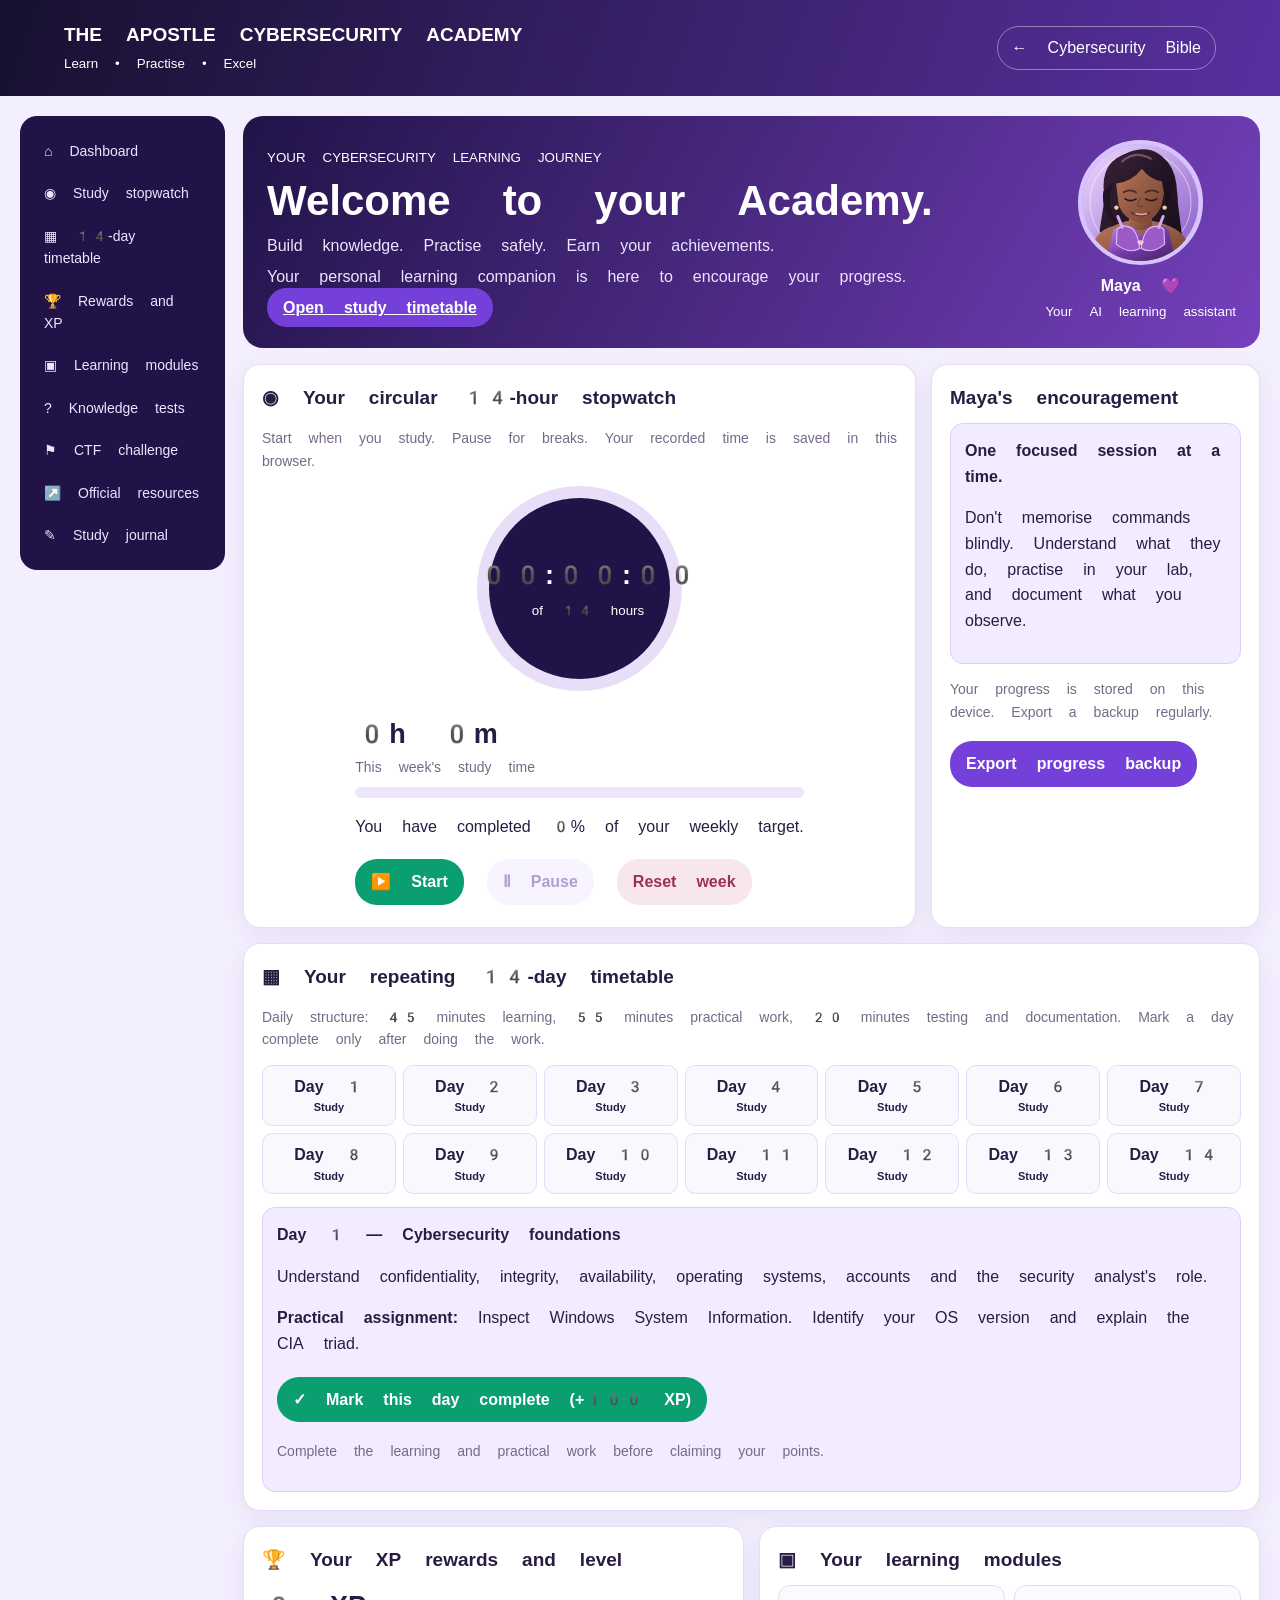
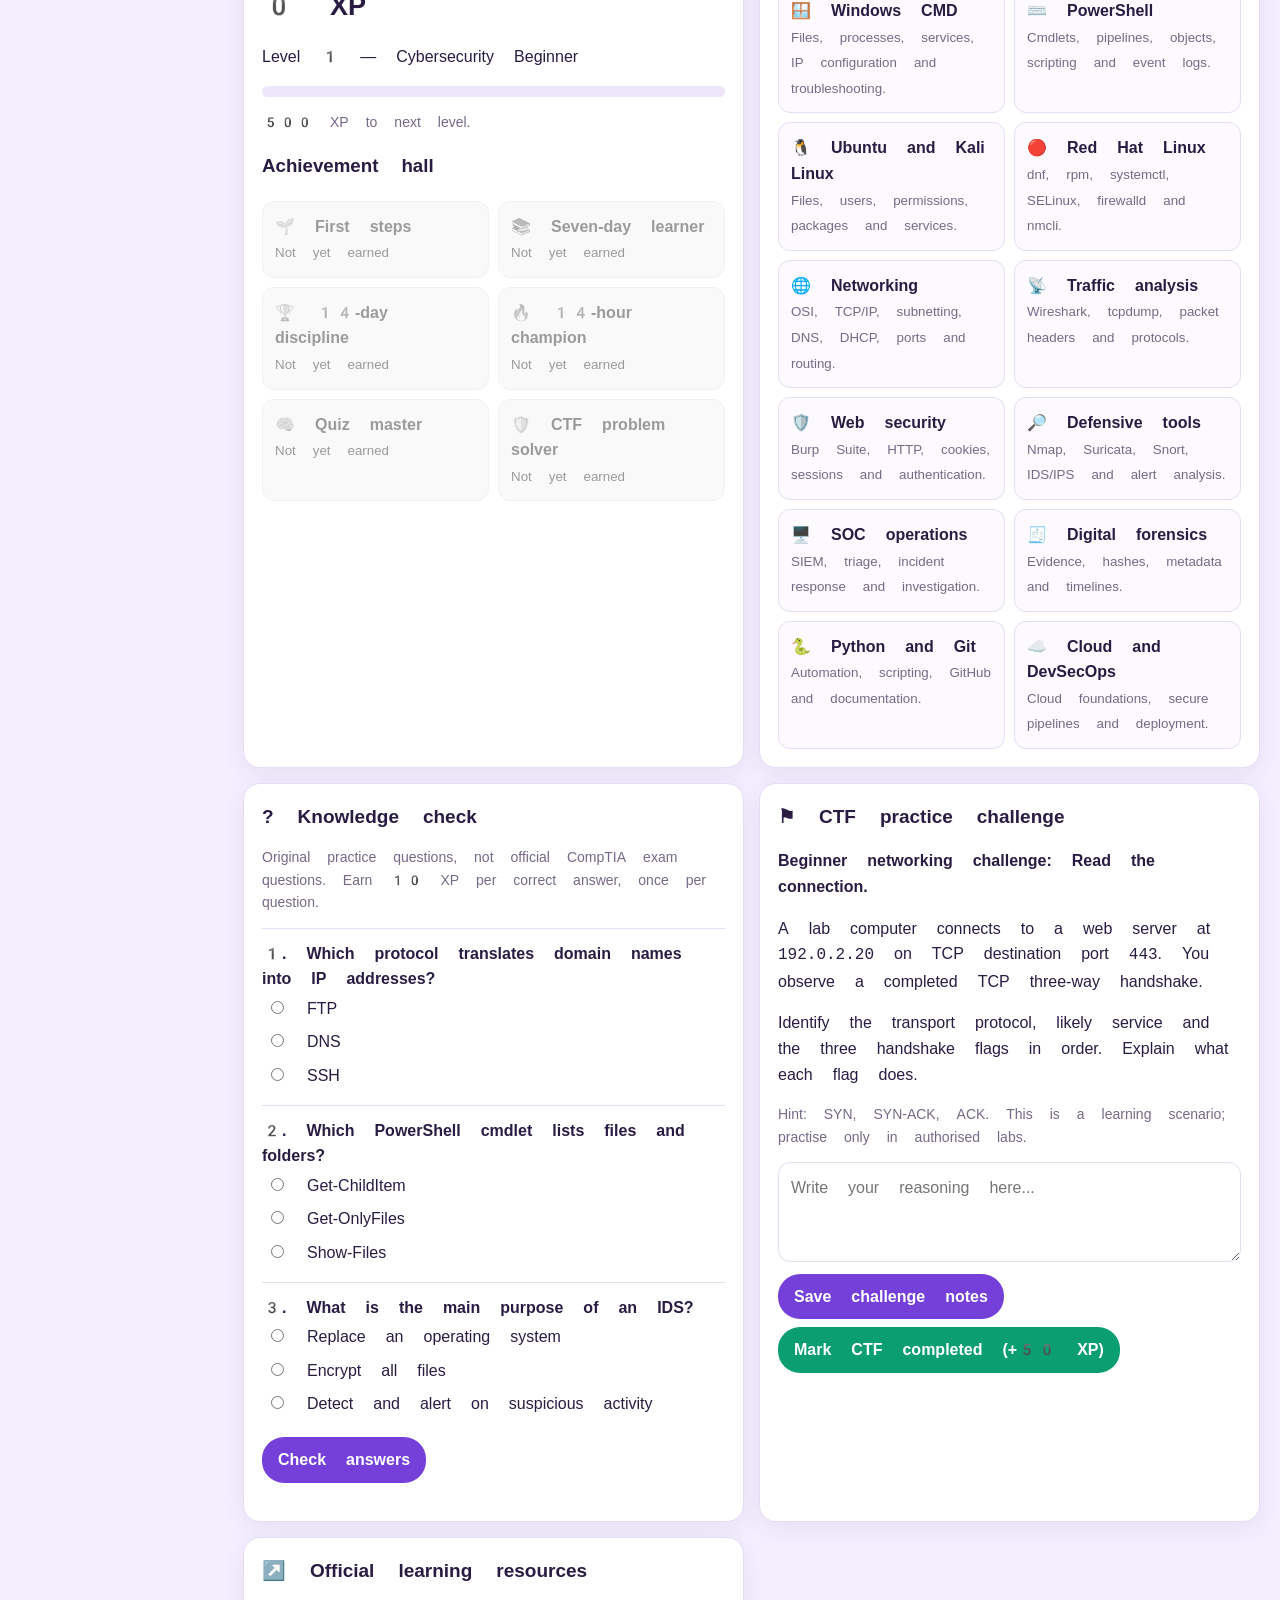
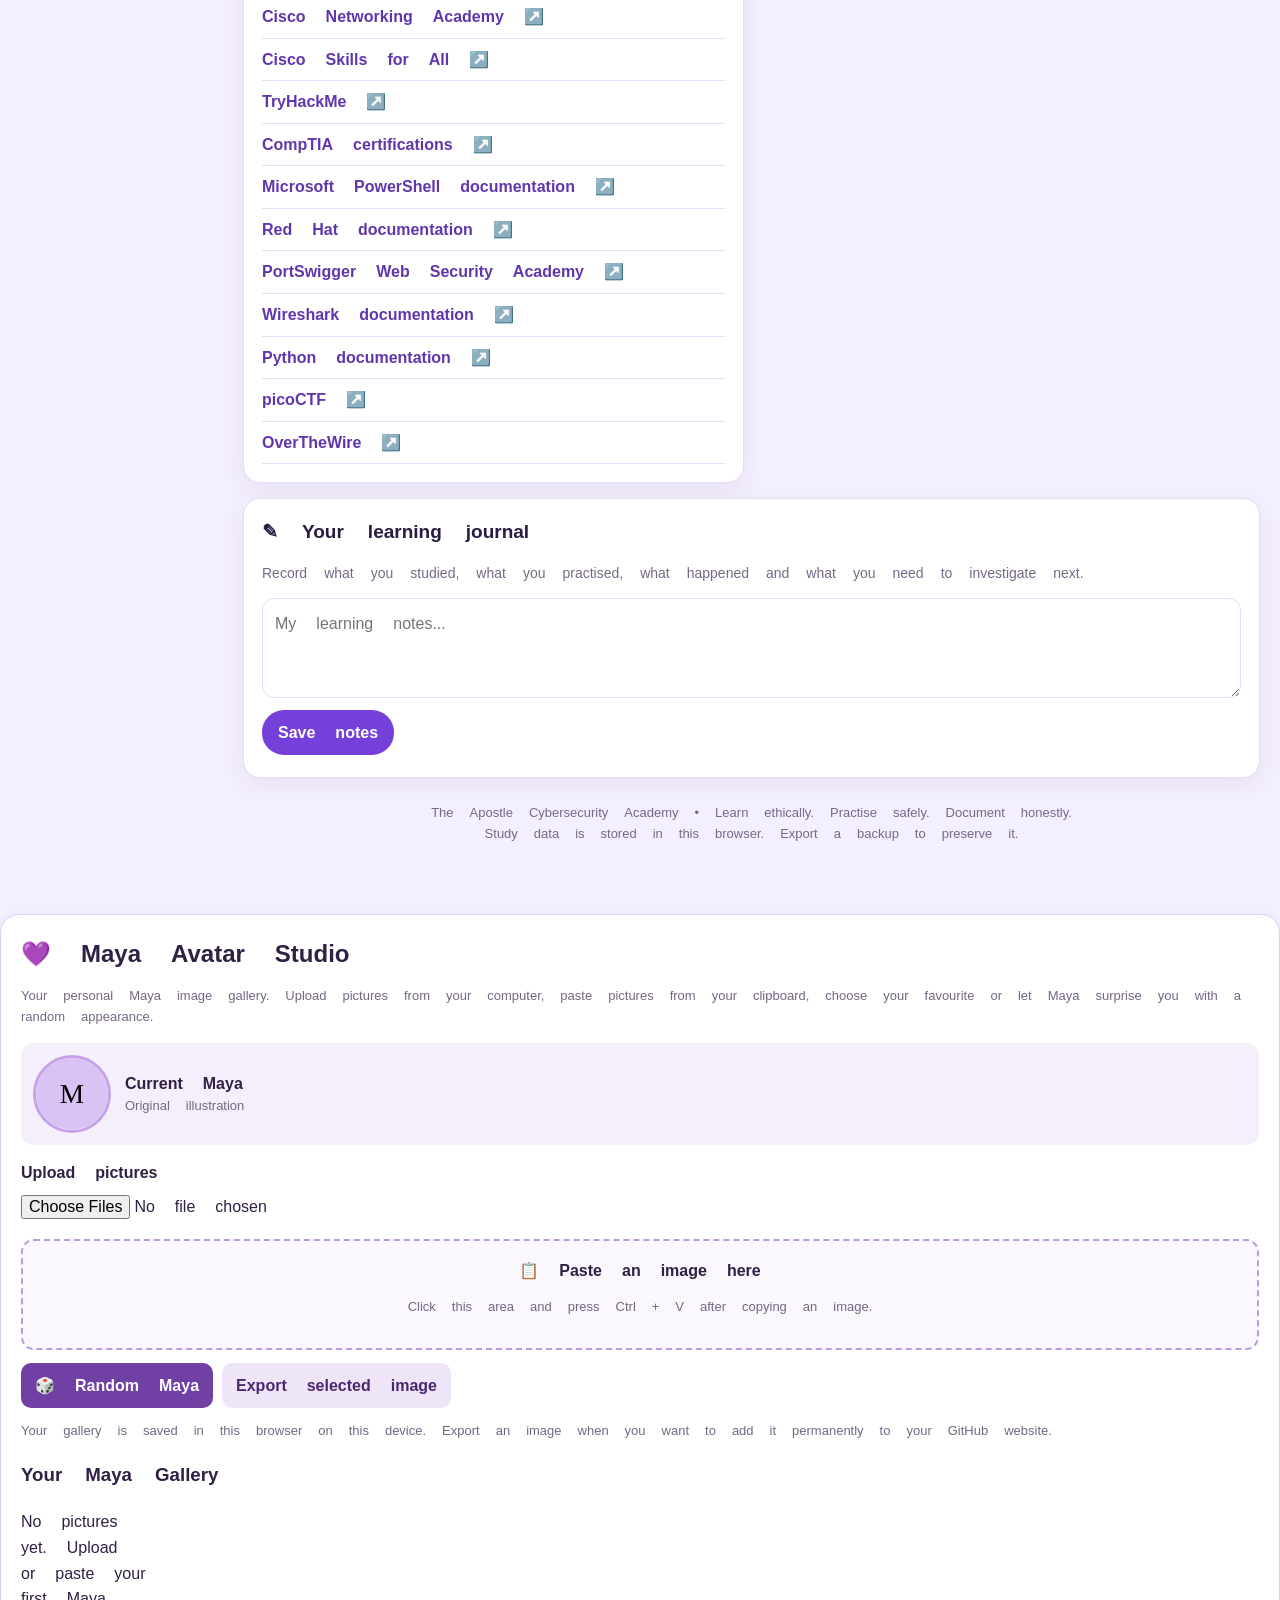
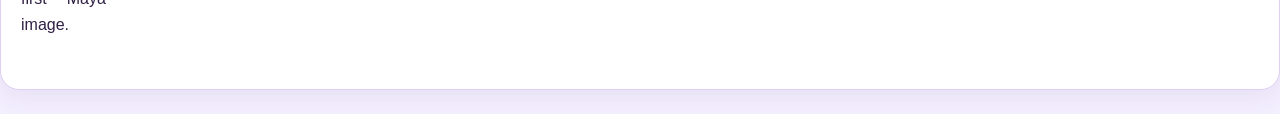
==== commit 14dcdd5b: "Improve cross-device emoji font support" ====
--- a/academy.html
+++ b/academy.html
@@ -924,3 +924,5 @@
 </script>
 </body>
 </html>
+
+<style>body{font-family:'Nunito','Segoe UI Emoji','Noto Color Emoji','Apple Color Emoji',sans-serif!important}button,a,h1,h2,h3,small,strong{font-family:'Nunito','Segoe UI Emoji','Noto Color Emoji','Apple Color Emoji',sans-serif}</style>
